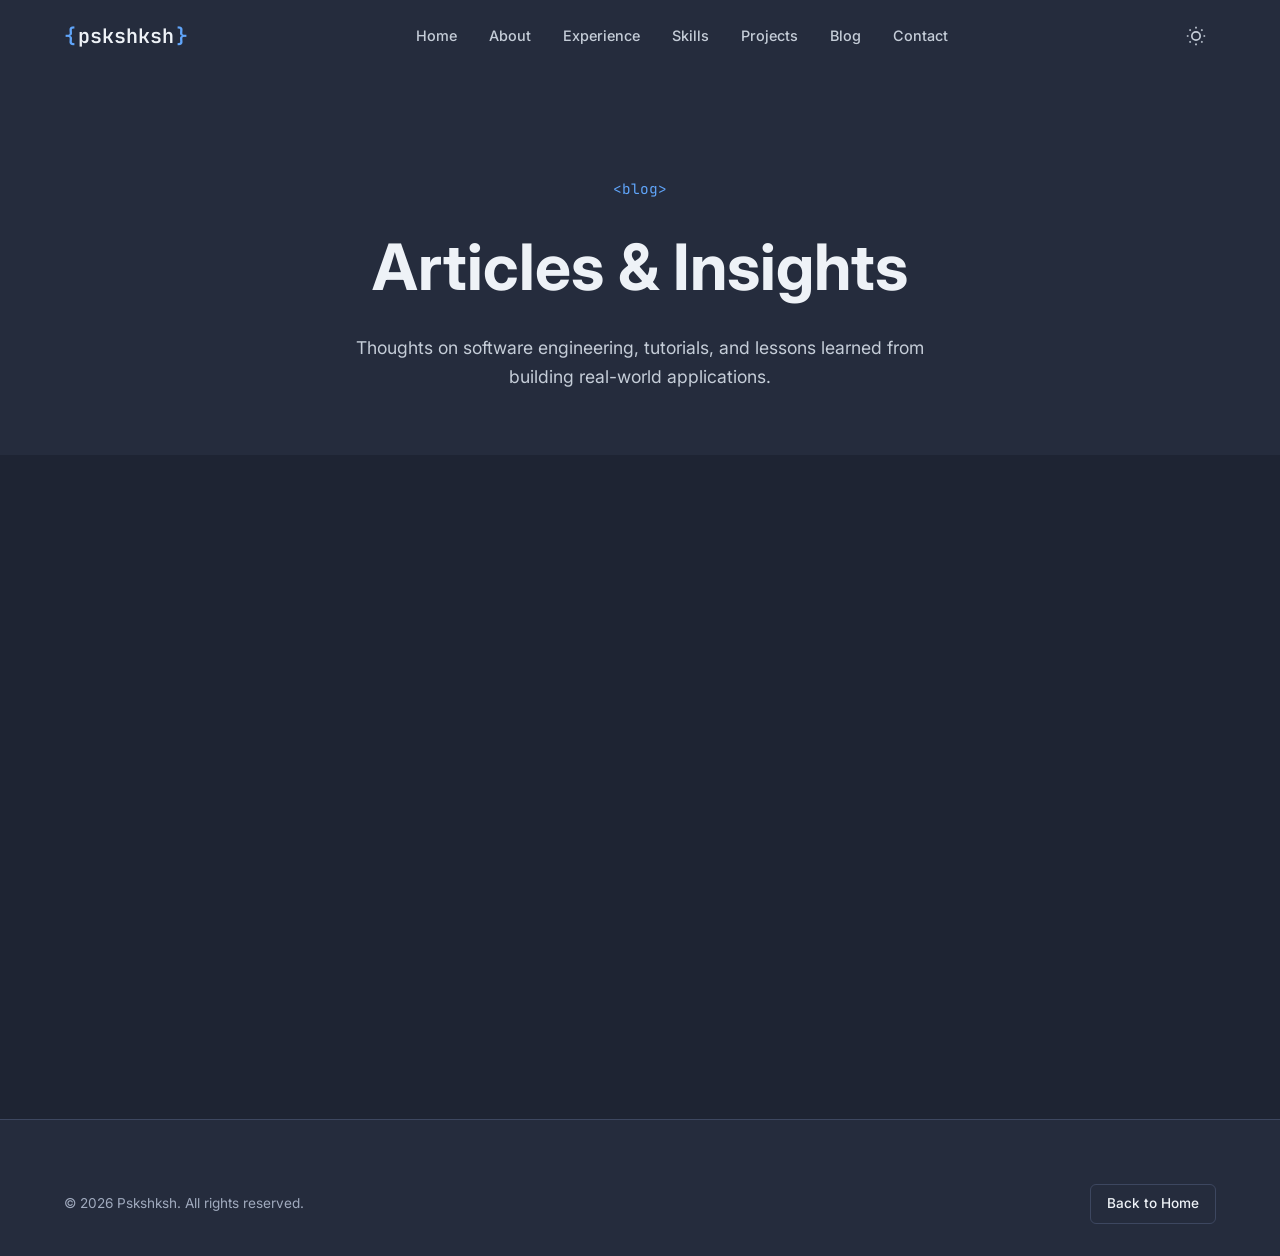
==== blog/index.html @ b220f621 "init personal website :rocket:" ====
<!DOCTYPE html>
<html lang="en">
<head>
    <meta charset="UTF-8">
    <meta name="viewport" content="width=device-width, initial-scale=1.0">
    <meta name="description" content="Technical articles, tutorials, and insights on software engineering">
    <title>Blog | Pskshksh - Software Engineer</title>

    <link rel="stylesheet" href="../css/style.css">
    <link rel="stylesheet" href="../css/animations.css">
    <link rel="preconnect" href="https://fonts.googleapis.com">
    <link rel="preconnect" href="https://fonts.gstatic.com" crossorigin>
    <link href="https://fonts.googleapis.com/css2?family=JetBrains+Mono:wght@400;500;600;700&family=Inter:wght@300;400;500;600;700&display=swap" rel="stylesheet">
    <link rel="icon" type="image/svg+xml" href="../assets/favicon.svg">

    <style>
        .blog-hero {
            padding: calc(80px + var(--space-4xl)) 0 var(--space-3xl);
            background: var(--bg-secondary);
            text-align: center;
        }

        .blog-hero h1 {
            font-size: clamp(2.5rem, 6vw, 4rem);
            margin-bottom: var(--space-md);
        }

        .blog-hero p {
            font-size: 1.1rem;
            color: var(--text-secondary);
            max-width: 600px;
            margin: 0 auto;
        }

        .blog-list {
            padding: var(--space-3xl) 0;
        }

        .blog-list-grid {
            display: grid;
            grid-template-columns: repeat(auto-fill, minmax(350px, 1fr));
            gap: var(--space-xl);
        }

        .blog-card-full {
            background: var(--bg-card);
            border-radius: var(--radius-lg);
            overflow: hidden;
            border: 1px solid var(--border-color);
            transition: var(--transition-base);
        }

        .blog-card-full:hover {
            border-color: var(--accent-primary);
            transform: translateY(-5px);
            box-shadow: var(--shadow-lg);
        }

        .blog-card-full .blog-image {
            aspect-ratio: 16/9;
            background: var(--bg-tertiary);
            display: flex;
            align-items: center;
            justify-content: center;
            color: var(--text-muted);
        }

        .blog-card-full .blog-image svg {
            width: 64px;
            height: 64px;
        }

        .blog-card-full .blog-content {
            padding: var(--space-xl);
        }

        .blog-tags {
            display: flex;
            flex-wrap: wrap;
            gap: var(--space-sm);
            margin-bottom: var(--space-md);
        }

        .blog-tags span {
            padding: 0.25rem 0.75rem;
            font-size: 0.75rem;
            font-family: var(--font-mono);
            background: var(--bg-tertiary);
            color: var(--accent-primary);
            border-radius: var(--radius-full);
        }

        .blog-card-full .blog-title {
            font-size: 1.25rem;
            margin-bottom: var(--space-sm);
            line-height: 1.4;
        }

        .blog-card-full .blog-title a:hover {
            color: var(--accent-primary);
        }

        .blog-card-full .blog-excerpt {
            color: var(--text-secondary);
            line-height: 1.7;
            margin-bottom: var(--space-lg);
        }

        .blog-footer {
            display: flex;
            justify-content: space-between;
            align-items: center;
            padding-top: var(--space-md);
            border-top: 1px solid var(--border-color);
        }

        .blog-date {
            font-size: 0.85rem;
            color: var(--text-muted);
        }

        .read-time {
            font-size: 0.85rem;
            color: var(--text-muted);
            display: flex;
            align-items: center;
            gap: var(--space-xs);
        }

        .read-time svg {
            width: 14px;
            height: 14px;
        }

        @media (max-width: 400px) {
            .blog-list-grid {
                grid-template-columns: 1fr;
            }
        }
    </style>
</head>
<body>
    <!-- Navigation -->
    <nav class="navbar scrolled">
        <div class="nav-container">
            <a href="../index.html" class="nav-logo">
                <span class="logo-bracket">{</span>
                <span class="logo-text">pskshksh</span>
                <span class="logo-bracket">}</span>
            </a>

            <button class="nav-toggle" aria-label="Toggle navigation">
                <span class="hamburger"></span>
            </button>

            <ul class="nav-menu">
                <li><a href="../index.html#home" class="nav-link">Home</a></li>
                <li><a href="../index.html#about" class="nav-link">About</a></li>
                <li><a href="../index.html#experience" class="nav-link">Experience</a></li>
                <li><a href="../index.html#skills" class="nav-link">Skills</a></li>
                <li><a href="../index.html#projects" class="nav-link">Projects</a></li>
                <li><a href="../index.html#blog" class="nav-link active">Blog</a></li>
                <li><a href="../index.html#contact" class="nav-link">Contact</a></li>
            </ul>

            <div class="nav-actions">
                <button class="theme-toggle" aria-label="Toggle theme">
                    <svg class="sun-icon" viewBox="0 0 24 24" fill="none" stroke="currentColor" stroke-width="2">
                        <circle cx="12" cy="12" r="5"></circle>
                        <path d="M12 1v2M12 21v2M4.22 4.22l1.42 1.42M18.36 18.36l1.42 1.42M1 12h2M21 12h2M4.22 19.78l1.42-1.42M18.36 5.64l1.42-1.42"></path>
                    </svg>
                    <svg class="moon-icon" viewBox="0 0 24 24" fill="none" stroke="currentColor" stroke-width="2">
                        <path d="M21 12.79A9 9 0 1 1 11.21 3 7 7 0 0 0 21 12.79z"></path>
                    </svg>
                </button>
            </div>
        </div>
    </nav>

    <!-- Blog Hero -->
    <section class="blog-hero">
        <div class="container">
            <span class="section-tag">&lt;blog&gt;</span>
            <h1>Articles & Insights</h1>
            <p>Thoughts on software engineering, tutorials, and lessons learned from building real-world applications.</p>
        </div>
    </section>

    <!-- Blog List -->
    <section class="blog-list">
        <div class="container">
            <div class="blog-list-grid">
                <!-- Article 1 -->
                <article class="blog-card-full fade-in">
                    <div class="blog-image">
                        <svg viewBox="0 0 24 24" fill="none" stroke="currentColor" stroke-width="1.5">
                            <path d="M14 2H6a2 2 0 0 0-2 2v16a2 2 0 0 0 2 2h12a2 2 0 0 0 2-2V8z"></path>
                            <polyline points="14 2 14 8 20 8"></polyline>
                            <line x1="16" y1="13" x2="8" y2="13"></line>
                            <line x1="16" y1="17" x2="8" y2="17"></line>
                        </svg>
                    </div>
                    <div class="blog-content">
                        <div class="blog-tags">
                            <span>Tutorial</span>
                            <span>Web Dev</span>
                        </div>
                        <h2 class="blog-title">
                            <a href="article-1.html">Getting Started with Modern Web Development</a>
                        </h2>
                        <p class="blog-excerpt">
                            A comprehensive guide to starting your journey in web development
                            with the latest tools, frameworks, and best practices for 2026.
                        </p>
                        <div class="blog-footer">
                            <span class="blog-date">January 2, 2026</span>
                            <span class="read-time">
                                <svg viewBox="0 0 24 24" fill="none" stroke="currentColor" stroke-width="2">
                                    <circle cx="12" cy="12" r="10"></circle>
                                    <polyline points="12 6 12 12 16 14"></polyline>
                                </svg>
                                5 min read
                            </span>
                        </div>
                    </div>
                </article>

                <!-- Article 2 -->
                <article class="blog-card-full fade-in">
                    <div class="blog-image">
                        <svg viewBox="0 0 24 24" fill="none" stroke="currentColor" stroke-width="1.5">
                            <path d="M14 2H6a2 2 0 0 0-2 2v16a2 2 0 0 0 2 2h12a2 2 0 0 0 2-2V8z"></path>
                            <polyline points="14 2 14 8 20 8"></polyline>
                            <line x1="16" y1="13" x2="8" y2="13"></line>
                            <line x1="16" y1="17" x2="8" y2="17"></line>
                        </svg>
                    </div>
                    <div class="blog-content">
                        <div class="blog-tags">
                            <span>Architecture</span>
                            <span>Backend</span>
                        </div>
                        <h2 class="blog-title">
                            <a href="article-2.html">Building Scalable Applications</a>
                        </h2>
                        <p class="blog-excerpt">
                            Learn the principles and patterns for building applications
                            that can handle growth and scale effectively in production.
                        </p>
                        <div class="blog-footer">
                            <span class="blog-date">December 28, 2025</span>
                            <span class="read-time">
                                <svg viewBox="0 0 24 24" fill="none" stroke="currentColor" stroke-width="2">
                                    <circle cx="12" cy="12" r="10"></circle>
                                    <polyline points="12 6 12 12 16 14"></polyline>
                                </svg>
                                8 min read
                            </span>
                        </div>
                    </div>
                </article>

                <!-- Article 3 -->
                <article class="blog-card-full fade-in">
                    <div class="blog-image">
                        <svg viewBox="0 0 24 24" fill="none" stroke="currentColor" stroke-width="1.5">
                            <path d="M14 2H6a2 2 0 0 0-2 2v16a2 2 0 0 0 2 2h12a2 2 0 0 0 2-2V8z"></path>
                            <polyline points="14 2 14 8 20 8"></polyline>
                            <line x1="16" y1="13" x2="8" y2="13"></line>
                            <line x1="16" y1="17" x2="8" y2="17"></line>
                        </svg>
                    </div>
                    <div class="blog-content">
                        <div class="blog-tags">
                            <span>Productivity</span>
                            <span>Tips</span>
                        </div>
                        <h2 class="blog-title">
                            <a href="article-3.html">Developer Productivity Hacks</a>
                        </h2>
                        <p class="blog-excerpt">
                            Discover tools, techniques, and workflows that can help you
                            become a more productive developer and ship better code faster.
                        </p>
                        <div class="blog-footer">
                            <span class="blog-date">December 20, 2025</span>
                            <span class="read-time">
                                <svg viewBox="0 0 24 24" fill="none" stroke="currentColor" stroke-width="2">
                                    <circle cx="12" cy="12" r="10"></circle>
                                    <polyline points="12 6 12 12 16 14"></polyline>
                                </svg>
                                6 min read
                            </span>
                        </div>
                    </div>
                </article>
            </div>
        </div>
    </section>

    <!-- Footer -->
    <footer class="footer">
        <div class="container">
            <div class="footer-bottom" style="border-top: none; padding-top: 0;">
                <p>&copy; <span id="current-year">2026</span> Pskshksh. All rights reserved.</p>
                <a href="../index.html" class="btn btn-outline" style="padding: 0.5rem 1rem; font-size: 0.85rem;">
                    Back to Home
                </a>
            </div>
        </div>
    </footer>

    <script src="../js/main.js"></script>
</body>
</html>
---- css/style.css ----
/* ============================================
   CSS Variables - Professional Light Gray & Blue Color Scheme
   ============================================ */
:root {
    /* Gray Scale - Much Lighter, Professional Tones */
    --gray-950: #1a1f2e;
    --gray-900: #1e2433;
    --gray-850: #252c3d;
    --gray-800: #2d3548;
    --gray-700: #3d4760;
    --gray-600: #5a6580;
    --gray-500: #7a869e;
    --gray-400: #a0aabe;
    --gray-300: #c5cdd8;
    --gray-200: #dde3eb;
    --gray-100: #eef2f7;
    --gray-50: #f7f9fc;

    /* Blue Accent Scale - Softer Professional Blues */
    --blue-700: #2563eb;
    --blue-600: #3b82f6;
    --blue-500: #60a5fa;
    --blue-400: #7cb8fc;
    --blue-300: #a5cbfd;
    --blue-200: #c9ddfe;
    --blue-100: #e0edff;
    --blue-glow: rgba(96, 165, 250, 0.3);

    /* Semantic Colors */
    --bg-primary: var(--gray-900);
    --bg-secondary: var(--gray-850);
    --bg-tertiary: var(--gray-800);
    --bg-card: var(--gray-850);
    --bg-elevated: var(--gray-800);

    --text-primary: var(--gray-100);
    --text-secondary: var(--gray-300);
    --text-muted: var(--gray-400);

    --accent-primary: var(--blue-500);
    --accent-secondary: var(--blue-400);
    --accent-muted: var(--blue-600);
    --accent-gradient: linear-gradient(135deg, var(--blue-500), var(--blue-300));

    --border-color: var(--gray-700);
    --border-hover: var(--gray-600);
    --border-accent: var(--blue-500);

    /* Code Colors - Blue-Gray Theme */
    --code-bg: var(--gray-950);
    --code-keyword: var(--blue-400);
    --code-string: var(--blue-200);
    --code-variable: var(--gray-200);
    --code-property: var(--blue-300);
    --code-function: var(--blue-400);
    --code-comment: var(--gray-500);

    /* Shadows - Ultra Soft, Professional */
    --shadow-xs: 0 1px 2px rgba(0, 0, 0, 0.08);
    --shadow-sm: 0 2px 8px rgba(0, 0, 0, 0.1), 0 1px 2px rgba(0, 0, 0, 0.06);
    --shadow-md: 0 4px 20px rgba(0, 0, 0, 0.12), 0 2px 8px rgba(0, 0, 0, 0.08);
    --shadow-lg: 0 12px 48px rgba(0, 0, 0, 0.15), 0 4px 16px rgba(0, 0, 0, 0.1);
    --shadow-xl: 0 20px 60px rgba(0, 0, 0, 0.18), 0 8px 24px rgba(0, 0, 0, 0.12);
    --shadow-glow: 0 0 50px rgba(59, 130, 246, 0.25);
    --shadow-card: 0 4px 24px rgba(0, 0, 0, 0.1), 0 2px 8px rgba(0, 0, 0, 0.06);
    --shadow-soft: 0 8px 32px rgba(0, 0, 0, 0.08);

    /* Typography */
    --font-sans: 'Inter', -apple-system, BlinkMacSystemFont, 'Segoe UI', sans-serif;
    --font-mono: 'JetBrains Mono', 'Fira Code', 'Consolas', monospace;

    /* Spacing */
    --space-xs: 0.25rem;
    --space-sm: 0.5rem;
    --space-md: 1rem;
    --space-lg: 1.5rem;
    --space-xl: 2rem;
    --space-2xl: 3rem;
    --space-3xl: 4rem;
    --space-4xl: 6rem;

    /* Transitions */
    --transition-fast: 150ms ease;
    --transition-base: 250ms ease;
    --transition-slow: 400ms ease;

    /* Border Radius */
    --radius-sm: 4px;
    --radius-md: 6px;
    --radius-lg: 10px;
    --radius-xl: 14px;
    --radius-full: 9999px;

    /* Container */
    --container-max: 1200px;
    --container-padding: 1.5rem;
}

/* ============================================
   Reset & Base Styles
   ============================================ */
*, *::before, *::after {
    box-sizing: border-box;
    margin: 0;
    padding: 0;
}

html {
    scroll-behavior: smooth;
    scroll-padding-top: 80px;
}

body {
    font-family: var(--font-sans);
    font-size: 16px;
    line-height: 1.6;
    color: var(--text-primary);
    background-color: var(--bg-primary);
    overflow-x: hidden;
    -webkit-font-smoothing: antialiased;
    -moz-osx-font-smoothing: grayscale;
}

a {
    color: inherit;
    text-decoration: none;
}

img {
    max-width: 100%;
    height: auto;
    display: block;
}

button {
    font-family: inherit;
    cursor: pointer;
    border: none;
    background: none;
}

ul, ol {
    list-style: none;
}

input, textarea {
    font-family: inherit;
    font-size: inherit;
}

::selection {
    background-color: var(--accent-primary);
    color: white;
}

/* ============================================
   Custom Scrollbar
   ============================================ */
::-webkit-scrollbar {
    width: 8px;
}

::-webkit-scrollbar-track {
    background: var(--bg-secondary);
}

::-webkit-scrollbar-thumb {
    background: var(--accent-primary);
    border-radius: var(--radius-full);
}

::-webkit-scrollbar-thumb:hover {
    background: var(--accent-secondary);
}

/* ============================================
   Cursor Follower
   ============================================ */
.cursor-follower {
    position: fixed;
    width: 20px;
    height: 20px;
    background: var(--accent-gradient);
    border-radius: 50%;
    pointer-events: none;
    z-index: 9999;
    opacity: 0;
    transform: translate(-50%, -50%);
    transition: transform 0.15s ease, opacity 0.3s ease, width 0.3s ease, height 0.3s ease;
    mix-blend-mode: difference;
}

.cursor-follower.visible {
    opacity: 0.5;
}

.cursor-follower.hover {
    width: 40px;
    height: 40px;
    opacity: 0.3;
}

@media (max-width: 768px) {
    .cursor-follower {
        display: none;
    }
}

/* ============================================
   Container
   ============================================ */
.container {
    width: 100%;
    max-width: var(--container-max);
    margin: 0 auto;
    padding: 0 var(--container-padding);
}

/* ============================================
   Navigation
   ============================================ */
.navbar {
    position: fixed;
    top: 0;
    left: 0;
    right: 0;
    z-index: 1000;
    padding: var(--space-md) 0;
    background: transparent;
    transition: var(--transition-base);
}

.navbar.scrolled {
    background: rgba(13, 17, 23, 0.95);
    backdrop-filter: blur(20px);
    border-bottom: 1px solid var(--border-color);
}

.nav-container {
    max-width: var(--container-max);
    margin: 0 auto;
    padding: 0 var(--container-padding);
    display: flex;
    align-items: center;
    justify-content: space-between;
}

.nav-logo {
    font-family: var(--font-mono);
    font-size: 1.25rem;
    font-weight: 600;
    display: flex;
    align-items: center;
    gap: 2px;
}

.logo-bracket {
    color: var(--accent-primary);
}

.logo-text {
    color: var(--text-primary);
}

.nav-menu {
    display: flex;
    align-items: center;
    gap: var(--space-xl);
}

.nav-link {
    font-size: 0.9rem;
    font-weight: 500;
    color: var(--text-secondary);
    position: relative;
    transition: var(--transition-fast);
}

.nav-link:hover,
.nav-link.active {
    color: var(--text-primary);
}

.nav-link::after {
    content: '';
    position: absolute;
    bottom: -4px;
    left: 0;
    width: 0;
    height: 2px;
    background: var(--accent-gradient);
    transition: var(--transition-base);
}

.nav-link:hover::after,
.nav-link.active::after {
    width: 100%;
}

.nav-actions {
    display: flex;
    align-items: center;
    gap: var(--space-md);
}

.theme-toggle {
    width: 40px;
    height: 40px;
    display: flex;
    align-items: center;
    justify-content: center;
    border-radius: var(--radius-md);
    color: var(--text-secondary);
    transition: var(--transition-fast);
}

.theme-toggle:hover {
    background: var(--bg-tertiary);
    color: var(--text-primary);
}

.theme-toggle svg {
    width: 20px;
    height: 20px;
}

.sun-icon {
    display: none;
}

[data-theme="light"] .sun-icon {
    display: block;
}

[data-theme="light"] .moon-icon {
    display: none;
}

/* Mobile Navigation */
.nav-toggle {
    display: none;
    width: 40px;
    height: 40px;
    position: relative;
    z-index: 1001;
}

.hamburger {
    width: 24px;
    height: 2px;
    background: var(--text-primary);
    position: relative;
    transition: var(--transition-fast);
}

.hamburger::before,
.hamburger::after {
    content: '';
    position: absolute;
    width: 24px;
    height: 2px;
    background: var(--text-primary);
    transition: var(--transition-fast);
}

.hamburger::before {
    top: -8px;
}

.hamburger::after {
    bottom: -8px;
}

.nav-toggle.active .hamburger {
    background: transparent;
}

.nav-toggle.active .hamburger::before {
    top: 0;
    transform: rotate(45deg);
}

.nav-toggle.active .hamburger::after {
    bottom: 0;
    transform: rotate(-45deg);
}

@media (max-width: 900px) {
    .nav-toggle {
        display: flex;
        align-items: center;
        justify-content: center;
    }

    .nav-menu {
        position: fixed;
        top: 0;
        right: -100%;
        width: 280px;
        height: 100vh;
        background: var(--bg-secondary);
        flex-direction: column;
        justify-content: center;
        gap: var(--space-xl);
        transition: var(--transition-slow);
        border-left: 1px solid var(--border-color);
    }

    .nav-menu.active {
        right: 0;
    }

    .nav-link {
        font-size: 1.1rem;
    }

    .nav-actions .btn-download {
        display: none;
    }
}

/* ============================================
   Buttons
   ============================================ */
.btn {
    display: inline-flex;
    align-items: center;
    justify-content: center;
    gap: var(--space-sm);
    padding: 0.75rem 1.5rem;
    font-size: 0.9rem;
    font-weight: 500;
    border-radius: var(--radius-md);
    transition: var(--transition-base);
    white-space: nowrap;
}

.btn svg {
    width: 18px;
    height: 18px;
}

.btn-primary {
    background: var(--accent-gradient);
    color: white;
    box-shadow: var(--shadow-sm);
}

.btn-primary:hover {
    transform: translateY(-2px);
    box-shadow: var(--shadow-glow);
}

.btn-secondary {
    background: var(--bg-tertiary);
    color: var(--text-primary);
    border: 1px solid var(--border-color);
}

.btn-secondary:hover {
    background: var(--bg-card);
    border-color: var(--border-hover);
}

.btn-outline {
    background: transparent;
    color: var(--text-primary);
    border: 1px solid var(--border-color);
}

.btn-outline:hover {
    background: var(--bg-tertiary);
    border-color: var(--accent-primary);
}

.btn-download {
    padding: 0.6rem 1.2rem;
    font-size: 0.85rem;
}

/* ============================================
   Hero Section
   ============================================ */
.hero {
    min-height: 100vh;
    display: flex;
    align-items: center;
    justify-content: center;
    position: relative;
    overflow: hidden;
    padding-top: 80px;
}

.hero-bg {
    position: absolute;
    inset: 0;
    z-index: 0;
}

.grid-pattern {
    position: absolute;
    inset: 0;
    background-image:
        radial-gradient(circle at 1px 1px, rgba(96, 165, 250, 0.15) 1px, transparent 0),
        linear-gradient(rgba(96, 165, 250, 0.03) 1px, transparent 1px),
        linear-gradient(90deg, rgba(96, 165, 250, 0.03) 1px, transparent 1px);
    background-size: 24px 24px, 60px 60px, 60px 60px;
    mask-image: radial-gradient(ellipse at center, black 0%, transparent 70%);
}

.gradient-orb {
    position: absolute;
    border-radius: 50%;
    filter: blur(100px);
    opacity: 0.5;
}

.gradient-orb-1 {
    width: 600px;
    height: 600px;
    background: var(--accent-primary);
    top: -200px;
    right: -200px;
    opacity: 0.15;
}

.gradient-orb-2 {
    width: 400px;
    height: 400px;
    background: var(--accent-secondary);
    bottom: -100px;
    left: -100px;
    opacity: 0.1;
}

.hero-content {
    position: relative;
    z-index: 1;
    width: 100%;
    max-width: var(--container-max);
    margin: 0 auto;
    padding: 0 var(--container-padding);
    display: grid;
    grid-template-columns: 1fr 1fr;
    gap: var(--space-4xl);
    align-items: center;
}

.hero-text {
    max-width: 600px;
}

.hero-greeting {
    display: flex;
    align-items: center;
    gap: var(--space-md);
    margin-bottom: var(--space-lg);
}

.hero-greeting .line {
    width: 40px;
    height: 2px;
    background: var(--accent-gradient);
}

.greeting-text {
    font-family: var(--font-mono);
    font-size: 0.9rem;
    color: var(--accent-primary);
    letter-spacing: 0.1em;
    text-transform: uppercase;
}

.hero-name {
    font-size: clamp(2.5rem, 8vw, 4.5rem);
    font-weight: 700;
    line-height: 1.1;
    margin-bottom: var(--space-md);
    background: linear-gradient(135deg, var(--text-primary), var(--text-secondary));
    -webkit-background-clip: text;
    -webkit-text-fill-color: transparent;
    background-clip: text;
}

.hero-title {
    display: flex;
    flex-wrap: wrap;
    align-items: center;
    gap: var(--space-sm);
    font-size: 1.25rem;
    color: var(--text-secondary);
    margin-bottom: var(--space-xl);
}

.title-static {
    color: var(--text-primary);
    font-weight: 600;
}

.title-dynamic {
    font-family: var(--font-mono);
    color: var(--accent-primary);
}

.typing-cursor {
    animation: blink 1s infinite;
}

@keyframes blink {
    0%, 50% { opacity: 1; }
    51%, 100% { opacity: 0; }
}

.hero-description {
    font-size: 1.1rem;
    color: var(--text-secondary);
    line-height: 1.8;
    margin-bottom: var(--space-xl);
}

.hero-cta {
    display: flex;
    flex-wrap: wrap;
    gap: var(--space-md);
    margin-bottom: var(--space-2xl);
}

.hero-social {
    display: flex;
    gap: var(--space-md);
}

.social-link {
    width: 44px;
    height: 44px;
    display: flex;
    align-items: center;
    justify-content: center;
    border-radius: var(--radius-md);
    background: var(--bg-tertiary);
    color: var(--text-secondary);
    border: 1px solid var(--border-color);
    transition: var(--transition-base);
}

.social-link:hover {
    background: var(--accent-primary);
    color: white;
    border-color: var(--accent-primary);
    transform: translateY(-3px);
}

.social-link svg {
    width: 20px;
    height: 20px;
}

/* Code Window */
.hero-visual {
    display: flex;
    justify-content: center;
    align-items: center;
}

.code-window {
    width: 100%;
    max-width: 480px;
    background: var(--code-bg);
    border-radius: var(--radius-lg);
    box-shadow: var(--shadow-lg);
    overflow: hidden;
    border: 1px solid var(--border-color);
}

.window-header {
    display: flex;
    align-items: center;
    gap: var(--space-md);
    padding: var(--space-md) var(--space-lg);
    background: rgba(0, 0, 0, 0.3);
    border-bottom: 1px solid var(--border-color);
}

.window-dots {
    display: flex;
    gap: 8px;
}

.dot {
    width: 12px;
    height: 12px;
    border-radius: 50%;
}

.dot.red { background: #ff5f57; }
.dot.yellow { background: #febc2e; }
.dot.green { background: #28c840; }

.window-title {
    font-family: var(--font-mono);
    font-size: 0.8rem;
    color: var(--text-muted);
}

.window-content {
    padding: var(--space-lg);
    overflow-x: auto;
}

.window-content pre {
    margin: 0;
}

.window-content code {
    font-family: var(--font-mono);
    font-size: 0.85rem;
    line-height: 1.8;
    color: var(--text-secondary);
}

.code-keyword { color: var(--code-keyword); }
.code-string { color: var(--code-string); }
.code-variable { color: var(--code-variable); }
.code-property { color: var(--code-property); }
.code-function { color: var(--code-function); }

/* Scroll Indicator */
.scroll-indicator {
    position: absolute;
    bottom: var(--space-2xl);
    left: 50%;
    transform: translateX(-50%);
    display: flex;
    flex-direction: column;
    align-items: center;
    gap: var(--space-sm);
    color: var(--text-muted);
    font-size: 0.8rem;
}

.scroll-arrow {
    animation: bounce 2s infinite;
}

.scroll-arrow svg {
    width: 24px;
    height: 24px;
}

@keyframes bounce {
    0%, 20%, 50%, 80%, 100% { transform: translateY(0); }
    40% { transform: translateY(10px); }
    60% { transform: translateY(5px); }
}

@media (max-width: 900px) {
    .hero-content {
        grid-template-columns: 1fr;
        text-align: center;
    }

    .hero-text {
        max-width: 100%;
    }

    .hero-greeting {
        justify-content: center;
    }

    .hero-title {
        justify-content: center;
    }

    .hero-cta {
        justify-content: center;
    }

    .hero-social {
        justify-content: center;
    }

    .hero-visual {
        display: none;
    }
}

/* ============================================
   Section Common Styles
   ============================================ */
.section {
    padding: var(--space-4xl) 0;
    position: relative;
}

/* Dot pattern for alternating sections */
.section:nth-child(even)::before {
    content: '';
    position: absolute;
    inset: 0;
    background-image: radial-gradient(circle at 1px 1px, rgba(96, 165, 250, 0.08) 1px, transparent 0);
    background-size: 32px 32px;
    pointer-events: none;
    z-index: 0;
}

.section:nth-child(odd)::after {
    content: '';
    position: absolute;
    top: 0;
    left: 0;
    right: 0;
    height: 1px;
    background: linear-gradient(90deg, transparent, var(--border-color) 20%, var(--border-color) 80%, transparent);
}

.section > .container {
    position: relative;
    z-index: 1;
}

.section-header {
    text-align: center;
    margin-bottom: var(--space-3xl);
}

.section-tag {
    display: inline-block;
    font-family: var(--font-mono);
    font-size: 0.9rem;
    color: var(--accent-primary);
    margin-bottom: var(--space-md);
}

.section-tag-close {
    display: block;
    text-align: center;
    margin-top: var(--space-3xl);
    color: var(--text-muted);
}

.section-title {
    font-size: clamp(2rem, 5vw, 3rem);
    font-weight: 700;
    margin-bottom: var(--space-sm);
}

.section-subtitle {
    font-size: 1.1rem;
    color: var(--text-secondary);
}

/* ============================================
   About Section
   ============================================ */
.about {
    background: var(--bg-secondary);
}

.about-content {
    display: grid;
    grid-template-columns: 1fr 1.5fr;
    gap: var(--space-4xl);
    align-items: center;
}

.about-image {
    position: relative;
}

.image-frame {
    position: relative;
    border-radius: var(--radius-lg);
    overflow: hidden;
    aspect-ratio: 4/5;
    background: var(--bg-tertiary);
    border: 1px solid var(--border-color);
}

.profile-photo {
    width: 100%;
    height: 100%;
    object-fit: cover;
    border-radius: var(--radius-lg);
}

.image-placeholder {
    width: 100%;
    height: 100%;
    display: flex;
    flex-direction: column;
    align-items: center;
    justify-content: center;
    gap: var(--space-md);
    color: var(--text-muted);
}

.image-placeholder svg {
    width: 80px;
    height: 80px;
}

.image-decoration {
    position: absolute;
    top: var(--space-xl);
    left: var(--space-xl);
    right: calc(-1 * var(--space-xl));
    bottom: calc(-1 * var(--space-xl));
    border: 2px solid var(--accent-primary);
    border-radius: var(--radius-lg);
    z-index: -1;
    opacity: 0.3;
}

.about-text h3 {
    font-size: 1.5rem;
    margin-bottom: var(--space-xl);
    line-height: 1.5;
}

.about-text .highlight {
    color: var(--accent-primary);
}

.about-text p {
    color: var(--text-secondary);
    margin-bottom: var(--space-lg);
    line-height: 1.8;
}

.about-quote {
    font-style: italic;
    color: var(--text-secondary);
    padding: var(--space-lg);
    margin: var(--space-xl) 0;
    border-left: 3px solid var(--accent-primary);
    background: var(--bg-tertiary);
    border-radius: 0 var(--radius-md) var(--radius-md) 0;
    font-size: 0.95rem;
    line-height: 1.6;
}

.about-stats {
    display: grid;
    grid-template-columns: repeat(3, 1fr);
    gap: var(--space-xl);
    margin: var(--space-2xl) 0;
    padding: var(--space-xl) 0;
    border-top: 1px solid var(--border-color);
    border-bottom: 1px solid var(--border-color);
}

.stat {
    text-align: center;
}

.stat-number {
    display: block;
    font-size: 2.5rem;
    font-weight: 700;
    color: var(--accent-primary);
    line-height: 1;
    margin-bottom: var(--space-xs);
}

.stat-number::after {
    content: '+';
}

.stat-label {
    font-size: 0.85rem;
    color: var(--text-muted);
}

.about-cta {
    display: flex;
    gap: var(--space-md);
}

/* ============================================
   Education Section
   ============================================ */
.education {
    background: var(--bg-primary);
}

.education-timeline {
    display: flex;
    flex-direction: column;
    gap: var(--space-xl);
    max-width: 800px;
    margin: 0 auto;
}

.education-item {
    display: flex;
    gap: var(--space-xl);
    background: var(--bg-card);
    padding: var(--space-xl);
    border-radius: var(--radius-lg);
    border: 1px solid var(--border-color);
    transition: var(--transition-base);
    box-shadow: var(--shadow-soft);
}

.education-item:hover {
    border-color: var(--accent-primary);
    box-shadow: var(--shadow-lg);
}

.education-item .education-icon {
    flex-shrink: 0;
    width: 56px;
    height: 56px;
    display: flex;
    align-items: center;
    justify-content: center;
    background: var(--accent-gradient);
    border-radius: var(--radius-md);
}

.education-item .education-icon svg {
    width: 28px;
    height: 28px;
    color: white;
}

.education-content h3 {
    font-size: 1.15rem;
    margin-bottom: var(--space-xs);
    color: var(--text-primary);
}

.education-content .education-school {
    display: block;
    color: var(--accent-primary);
    font-weight: 500;
    margin-bottom: var(--space-xs);
}

.education-content .education-location {
    display: block;
    color: var(--text-secondary);
    font-size: 0.9rem;
    margin-bottom: var(--space-xs);
}

.education-content .education-year {
    display: inline-block;
    font-family: var(--font-mono);
    font-size: 0.8rem;
    color: var(--text-muted);
    margin-bottom: var(--space-sm);
}

.education-content p {
    color: var(--text-secondary);
    font-size: 0.9rem;
    line-height: 1.6;
}

@media (max-width: 600px) {
    .education-item {
        flex-direction: column;
        gap: var(--space-md);
    }
}

@media (max-width: 900px) {
    .about-content {
        grid-template-columns: 1fr;
        gap: var(--space-2xl);
    }

    .about-image {
        max-width: 300px;
        margin: 0 auto;
    }

    .about-stats {
        grid-template-columns: repeat(3, 1fr);
    }

    .about-cta {
        justify-content: center;
        flex-wrap: wrap;
    }
}

/* ============================================
   Experience Section
   ============================================ */
.timeline {
    position: relative;
    max-width: 800px;
    margin: 0 auto;
}

.timeline::before {
    content: '';
    position: absolute;
    left: 0;
    top: 0;
    bottom: 0;
    width: 3px;
    background: linear-gradient(to bottom, var(--accent-primary), var(--border-color) 50%, var(--accent-primary));
    border-radius: 2px;
}

.timeline-item {
    position: relative;
    padding-left: calc(var(--space-2xl) + 24px);
    padding-bottom: var(--space-2xl);
}

.timeline-item:last-child {
    padding-bottom: 0;
}

.timeline-marker {
    position: absolute;
    left: -28px;
    top: 0;
    width: 56px;
    height: 56px;
    border-radius: var(--radius-lg);
    background: #ffffff;
    border: 2px solid var(--border-color);
    box-shadow: var(--shadow-soft);
    display: flex;
    align-items: center;
    justify-content: center;
    overflow: hidden;
}

.timeline-marker .company-logo {
    width: 85%;
    height: 85%;
    object-fit: contain;
    border-radius: 0;
    padding: 2px;
}

/* Education Timeline Markers with Icons */
.timeline-marker.education-marker {
    background: var(--accent-gradient);
    border-color: var(--accent-primary);
}

.timeline-marker.education-marker svg {
    width: 28px;
    height: 28px;
    stroke: white;
}

.timeline-content {
    background: var(--bg-card);
    border-radius: var(--radius-lg);
    padding: var(--space-xl);
    border: 1px solid var(--border-color);
    transition: var(--transition-base);
    box-shadow: var(--shadow-soft);
    position: relative;
    overflow: hidden;
}

.timeline-content::before {
    content: '';
    position: absolute;
    bottom: 0;
    left: 0;
    width: 120px;
    height: 80px;
    background-image: radial-gradient(circle at 1px 1px, rgba(96, 165, 250, 0.08) 1px, transparent 0);
    background-size: 16px 16px;
    opacity: 0;
    transition: opacity var(--transition-base);
    pointer-events: none;
}

.timeline-content:hover::before {
    opacity: 1;
}

.timeline-content:hover {
    border-color: var(--accent-primary);
    box-shadow: var(--shadow-lg);
}

.timeline-header {
    display: flex;
    flex-wrap: wrap;
    align-items: baseline;
    gap: var(--space-sm);
    margin-bottom: var(--space-xs);
}

.timeline-title {
    font-size: 1.25rem;
    font-weight: 600;
}

.timeline-company {
    color: var(--accent-primary);
    font-weight: 500;
}

.timeline-date {
    display: inline-block;
    font-family: var(--font-mono);
    font-size: 0.8rem;
    color: var(--text-muted);
    margin-bottom: var(--space-md);
}

.timeline-description {
    color: var(--text-secondary);
    margin-bottom: var(--space-md);
    line-height: 1.7;
}

.timeline-tags {
    display: flex;
    flex-wrap: wrap;
    gap: var(--space-sm);
}

.tag {
    padding: 0.25rem 0.75rem;
    font-size: 0.75rem;
    font-family: var(--font-mono);
    background: var(--bg-tertiary);
    color: var(--text-secondary);
    border-radius: var(--radius-full);
    border: 1px solid var(--border-color);
}

/* Education */
.education-section {
    margin-top: var(--space-3xl);
    max-width: 800px;
    margin-left: auto;
    margin-right: auto;
}

.subsection-title {
    display: flex;
    align-items: center;
    gap: var(--space-sm);
    font-size: 1.25rem;
    margin-bottom: var(--space-xl);
    color: var(--text-primary);
}

.subsection-title svg {
    width: 24px;
    height: 24px;
    color: var(--accent-primary);
}

.education-cards {
    display: grid;
    gap: var(--space-lg);
}

.education-card {
    display: flex;
    align-items: center;
    gap: var(--space-lg);
    background: var(--bg-card);
    padding: var(--space-xl);
    border-radius: var(--radius-lg);
    border: 1px solid var(--border-color);
    transition: var(--transition-base);
}

.education-card:hover {
    border-color: var(--accent-primary);
}

.education-icon {
    flex-shrink: 0;
    width: 56px;
    height: 56px;
    display: flex;
    align-items: center;
    justify-content: center;
    background: var(--accent-gradient);
    border-radius: var(--radius-md);
}

.education-icon svg {
    width: 28px;
    height: 28px;
    color: white;
}

.education-info h4 {
    font-size: 1.1rem;
    margin-bottom: var(--space-xs);
}

.education-school {
    display: block;
    color: var(--text-secondary);
    margin-bottom: var(--space-xs);
}

.education-year {
    font-family: var(--font-mono);
    font-size: 0.8rem;
    color: var(--text-muted);
}

@media (max-width: 600px) {
    .timeline::before {
        left: 6px;
    }

    .timeline-marker {
        left: 0;
    }

    .timeline-item {
        padding-left: var(--space-xl);
    }
}

/* ============================================
   Skills Section
   ============================================ */
.skills {
    background: var(--bg-secondary);
}

.skills-grid {
    display: grid;
    grid-template-columns: repeat(4, 1fr);
    gap: var(--space-lg);
}

@media (max-width: 1200px) {
    .skills-grid {
        grid-template-columns: repeat(2, 1fr);
    }
}

@media (max-width: 600px) {
    .skills-grid {
        grid-template-columns: 1fr;
    }
}

.skill-category {
    background: var(--bg-card);
    border-radius: var(--radius-lg);
    padding: var(--space-xl);
    border: 1px solid var(--border-color);
    transition: var(--transition-base);
    position: relative;
    overflow: hidden;
}

.skill-category::before {
    content: '';
    position: absolute;
    top: 0;
    right: 0;
    width: 100px;
    height: 100px;
    background-image: radial-gradient(circle at 1px 1px, rgba(96, 165, 250, 0.1) 1px, transparent 0);
    background-size: 12px 12px;
    opacity: 0;
    transition: opacity var(--transition-base);
}

.skill-category:hover::before {
    opacity: 1;
}

.skill-category:hover {
    border-color: var(--accent-primary);
    box-shadow: var(--shadow-md);
}

/* Blockchain category special styling */
.skill-category.blockchain-category {
    background: linear-gradient(135deg, var(--gray-850), var(--gray-800));
    border-color: var(--blue-600);
}

.skill-category.blockchain-category:hover {
    border-color: var(--blue-400);
    box-shadow: 0 0 30px rgba(59, 130, 246, 0.2);
}

.category-title {
    display: flex;
    align-items: center;
    gap: var(--space-sm);
    font-size: 1.1rem;
    margin-bottom: var(--space-lg);
}

.category-icon {
    width: 36px;
    height: 36px;
    display: flex;
    align-items: center;
    justify-content: center;
    background: var(--accent-gradient);
    border-radius: var(--radius-sm);
}

.category-icon svg {
    width: 20px;
    height: 20px;
    color: white;
}

.skill-items {
    display: grid;
    grid-template-columns: repeat(2, 1fr);
    gap: var(--space-sm);
}

.skill-item {
    display: flex;
    align-items: center;
    gap: var(--space-sm);
    padding: var(--space-sm);
    border-radius: var(--radius-md);
    transition: var(--transition-fast);
}

.skill-item:hover {
    background: var(--bg-tertiary);
}

.skill-icon {
    width: 32px;
    height: 32px;
    flex-shrink: 0;
}

.skill-icon img {
    width: 100%;
    height: 100%;
    object-fit: contain;
}

.skill-name {
    font-size: 0.9rem;
    color: var(--text-secondary);
}

@media (max-width: 900px) {
    .skills-grid {
        grid-template-columns: 1fr;
    }
}

@media (max-width: 500px) {
    .skill-items {
        grid-template-columns: 1fr;
    }
}

/* Values Section */
.values-section {
    margin-top: var(--space-3xl);
    max-width: 1000px;
    margin-left: auto;
    margin-right: auto;
}

.values-grid {
    display: grid;
    grid-template-columns: repeat(4, 1fr);
    gap: var(--space-lg);
}

.value-card {
    background: var(--bg-card);
    border-radius: var(--radius-lg);
    padding: var(--space-xl);
    border: 1px solid var(--border-color);
    text-align: center;
    transition: var(--transition-base);
    box-shadow: var(--shadow-soft);
}

.value-card:hover {
    border-color: var(--accent-primary);
    transform: translateY(-5px);
    box-shadow: var(--shadow-lg);
}

.value-icon {
    width: 48px;
    height: 48px;
    margin: 0 auto var(--space-md);
    display: flex;
    align-items: center;
    justify-content: center;
    background: var(--accent-gradient);
    border-radius: var(--radius-md);
}

.value-icon svg {
    width: 24px;
    height: 24px;
    color: white;
}

.value-card h4 {
    font-size: 1rem;
    margin-bottom: var(--space-sm);
    color: var(--text-primary);
}

.value-card p {
    font-size: 0.85rem;
    color: var(--text-secondary);
    line-height: 1.5;
}

@media (max-width: 900px) {
    .values-grid {
        grid-template-columns: repeat(2, 1fr);
    }
}

@media (max-width: 500px) {
    .values-grid {
        grid-template-columns: 1fr;
    }
}

/* ============================================
   Projects Section
   ============================================ */
.projects-grid {
    display: grid;
    grid-template-columns: repeat(auto-fit, minmax(340px, 1fr));
    gap: var(--space-xl);
}

.project-card {
    background: var(--bg-card);
    border-radius: var(--radius-lg);
    overflow: hidden;
    border: 1px solid var(--border-color);
    transition: var(--transition-base);
    box-shadow: var(--shadow-soft);
}

.project-card:hover {
    border-color: var(--accent-primary);
    transform: translateY(-8px);
    box-shadow: var(--shadow-xl);
}

.project-card.featured {
    grid-column: 1 / -1;
    display: grid;
    grid-template-columns: 1fr 1fr;
}

.project-image {
    aspect-ratio: 16/10;
    background: var(--bg-tertiary);
    position: relative;
    overflow: hidden;
}

.project-image img {
    width: 100%;
    height: 100%;
    object-fit: cover;
    transition: transform 0.4s ease;
}

.project-card:hover .project-image img {
    transform: scale(1.05);
}

/* Rust logo background for project */
.project-image.rust-logo-bg {
    display: flex;
    align-items: center;
    justify-content: center;
    background: linear-gradient(135deg, var(--gray-900), var(--gray-800));
}

.project-image.rust-logo-bg .rust-logo {
    width: 120px;
    height: 120px;
    opacity: 0.9;
    transition: transform 0.4s ease, opacity 0.4s ease;
}

.project-card:hover .project-image.rust-logo-bg .rust-logo {
    transform: scale(1.1) rotate(10deg);
    opacity: 1;
}

.project-card.featured .project-image {
    aspect-ratio: auto;
}

.project-placeholder {
    width: 100%;
    height: 100%;
    display: flex;
    flex-direction: column;
    align-items: center;
    justify-content: center;
    color: var(--text-muted);
}

.project-placeholder svg {
    width: 48px;
    height: 48px;
}

.project-content {
    padding: var(--space-xl);
}

.project-header {
    display: flex;
    justify-content: space-between;
    align-items: center;
    margin-bottom: var(--space-md);
}

.project-label {
    font-family: var(--font-mono);
    font-size: 0.75rem;
    color: var(--accent-primary);
    text-transform: uppercase;
    letter-spacing: 0.05em;
}

.project-links {
    display: flex;
    gap: var(--space-sm);
}

.project-link {
    width: 36px;
    height: 36px;
    display: flex;
    align-items: center;
    justify-content: center;
    border-radius: var(--radius-sm);
    color: var(--text-secondary);
    transition: var(--transition-fast);
}

.project-link:hover {
    color: var(--accent-primary);
    background: var(--bg-tertiary);
}

.project-link svg {
    width: 20px;
    height: 20px;
}

.project-title {
    font-size: 1.25rem;
    margin-bottom: var(--space-sm);
}

.project-description {
    color: var(--text-secondary);
    line-height: 1.7;
    margin-bottom: var(--space-lg);
}

.project-tech {
    display: flex;
    flex-wrap: wrap;
    gap: var(--space-sm);
}

.project-tech span {
    padding: 0.25rem 0.75rem;
    font-size: 0.75rem;
    font-family: var(--font-mono);
    background: var(--bg-tertiary);
    color: var(--accent-primary);
    border-radius: var(--radius-full);
}

.projects-cta {
    text-align: center;
    margin-top: var(--space-2xl);
}

@media (max-width: 900px) {
    .project-card.featured {
        grid-template-columns: 1fr;
    }

    .projects-grid {
        grid-template-columns: 1fr;
    }
}

/* ============================================
   Blog Section
   ============================================ */
.blog {
    background: var(--bg-secondary);
}

.blog-grid {
    display: grid;
    grid-template-columns: repeat(auto-fit, minmax(320px, 1fr));
    gap: var(--space-xl);
}

.blog-card {
    background: var(--bg-card);
    border-radius: var(--radius-lg);
    overflow: hidden;
    border: 1px solid var(--border-color);
    transition: var(--transition-base);
}

.blog-card:hover {
    border-color: var(--accent-primary);
    transform: translateY(-5px);
}

.blog-image {
    aspect-ratio: 16/9;
    background: var(--bg-tertiary);
}

.blog-placeholder {
    width: 100%;
    height: 100%;
    display: flex;
    align-items: center;
    justify-content: center;
    color: var(--text-muted);
}

.blog-placeholder svg {
    width: 48px;
    height: 48px;
}

.blog-content {
    padding: var(--space-xl);
}

.blog-meta {
    display: flex;
    gap: var(--space-md);
    margin-bottom: var(--space-md);
}

.blog-category {
    font-family: var(--font-mono);
    font-size: 0.75rem;
    color: var(--accent-primary);
    text-transform: uppercase;
}

.blog-date {
    font-size: 0.8rem;
    color: var(--text-muted);
}

.blog-reads {
    font-size: 0.8rem;
    color: var(--text-muted);
    font-family: var(--font-mono);
}

.blog-title {
    font-size: 1.1rem;
    margin-bottom: var(--space-sm);
    line-height: 1.4;
}

.blog-title a {
    transition: var(--transition-fast);
}

.blog-title a:hover {
    color: var(--accent-primary);
}

.blog-excerpt {
    color: var(--text-secondary);
    font-size: 0.9rem;
    line-height: 1.6;
    margin-bottom: var(--space-md);
}

.blog-link {
    display: inline-flex;
    align-items: center;
    gap: var(--space-xs);
    font-size: 0.9rem;
    font-weight: 500;
    color: var(--accent-primary);
    transition: var(--transition-fast);
}

.blog-link:hover {
    gap: var(--space-sm);
}

.blog-link svg {
    width: 16px;
    height: 16px;
}

.blog-cta {
    text-align: center;
    margin-top: var(--space-2xl);
}

/* ============================================
   Contact Section
   ============================================ */
.contact-content {
    display: grid;
    grid-template-columns: 1fr 1fr;
    gap: var(--space-4xl);
}

.contact-info h3 {
    font-size: 1.5rem;
    margin-bottom: var(--space-lg);
}

.contact-info > p {
    color: var(--text-secondary);
    line-height: 1.8;
    margin-bottom: var(--space-2xl);
}

.contact-methods {
    display: flex;
    flex-direction: column;
    gap: var(--space-md);
}

.contact-method {
    display: flex;
    align-items: center;
    gap: var(--space-lg);
    padding: var(--space-lg);
    background: var(--bg-card);
    border-radius: var(--radius-lg);
    border: 1px solid var(--border-color);
    transition: var(--transition-base);
}

.contact-method:hover {
    border-color: var(--accent-primary);
    background: var(--bg-tertiary);
}

.method-icon {
    width: 48px;
    height: 48px;
    display: flex;
    align-items: center;
    justify-content: center;
    background: var(--accent-gradient);
    border-radius: var(--radius-md);
    flex-shrink: 0;
}

.method-icon svg {
    width: 24px;
    height: 24px;
    color: white;
}

.method-label {
    display: block;
    font-size: 0.8rem;
    color: var(--text-muted);
    margin-bottom: 2px;
}

.method-value {
    font-weight: 500;
}

/* Contact Form */
.contact-form {
    background: var(--bg-card);
    padding: var(--space-2xl);
    border-radius: var(--radius-lg);
    border: 1px solid var(--border-color);
}

.form-group {
    margin-bottom: var(--space-lg);
}

.form-group label {
    display: block;
    font-size: 0.9rem;
    font-weight: 500;
    margin-bottom: var(--space-sm);
    color: var(--text-primary);
}

.form-group input,
.form-group textarea {
    width: 100%;
    padding: var(--space-md);
    background: var(--bg-tertiary);
    border: 1px solid var(--border-color);
    border-radius: var(--radius-md);
    color: var(--text-primary);
    transition: var(--transition-fast);
}

.form-group input:focus,
.form-group textarea:focus {
    outline: none;
    border-color: var(--accent-primary);
    box-shadow: 0 0 0 3px rgba(99, 102, 241, 0.1);
}

.form-group input::placeholder,
.form-group textarea::placeholder {
    color: var(--text-muted);
}

.form-group textarea {
    resize: vertical;
    min-height: 120px;
}

.btn-submit {
    width: 100%;
    padding: var(--space-md) var(--space-xl);
}

@media (max-width: 900px) {
    .contact-content {
        grid-template-columns: 1fr;
        gap: var(--space-2xl);
    }
}

/* Contact CTA Box */
.contact-cta-box {
    background: var(--accent-gradient);
    border-radius: var(--radius-lg);
    padding: var(--space-2xl);
    display: flex;
    align-items: center;
    justify-content: space-between;
    gap: var(--space-xl);
    position: relative;
    overflow: hidden;
}

.cta-content h4 {
    font-size: 1.5rem;
    color: white;
    margin-bottom: var(--space-sm);
}

.cta-content p {
    color: rgba(255, 255, 255, 0.85);
    margin-bottom: var(--space-lg);
    max-width: 400px;
}

.cta-content .btn-large {
    display: inline-flex;
    align-items: center;
    gap: var(--space-sm);
    padding: var(--space-md) var(--space-xl);
    background: white;
    color: var(--blue-600);
    font-weight: 600;
    border-radius: var(--radius-md);
    transition: var(--transition-base);
}

.cta-content .btn-large:hover {
    transform: translateY(-2px);
    box-shadow: var(--shadow-lg);
}

.cta-content .btn-large svg {
    width: 20px;
    height: 20px;
}

.cta-decoration {
    position: absolute;
    right: var(--space-xl);
    opacity: 0.15;
}

.cta-decoration svg {
    width: 150px;
    height: 150px;
    color: white;
}

@media (max-width: 600px) {
    .contact-cta-box {
        flex-direction: column;
        text-align: center;
    }

    .cta-content p {
        max-width: 100%;
    }

    .cta-decoration {
        display: none;
    }
}

/* ============================================
   Footer
   ============================================ */
.footer {
    background: var(--bg-secondary);
    border-top: 1px solid var(--border-color);
    padding: var(--space-3xl) 0 var(--space-xl);
}

.footer-content {
    display: grid;
    grid-template-columns: 1.5fr 1fr;
    gap: var(--space-3xl);
    margin-bottom: var(--space-2xl);
}

.footer-brand p {
    color: var(--text-secondary);
    margin-top: var(--space-md);
    max-width: 300px;
}

.footer-logo {
    font-family: var(--font-mono);
    font-size: 1.25rem;
    font-weight: 600;
    display: inline-flex;
}

.footer-links {
    display: grid;
    grid-template-columns: repeat(2, 1fr);
    gap: var(--space-xl);
}

.footer-section h4 {
    font-size: 0.9rem;
    font-weight: 600;
    margin-bottom: var(--space-lg);
    text-transform: uppercase;
    letter-spacing: 0.05em;
}

.footer-section ul {
    display: flex;
    flex-direction: column;
    gap: var(--space-sm);
}

.footer-section a {
    color: var(--text-secondary);
    font-size: 0.9rem;
    transition: var(--transition-fast);
}

.footer-section a:hover {
    color: var(--accent-primary);
}

.footer-bottom {
    display: flex;
    justify-content: space-between;
    align-items: center;
    padding-top: var(--space-xl);
    border-top: 1px solid var(--border-color);
    font-size: 0.85rem;
    color: var(--text-muted);
}

.footer-tech {
    font-family: var(--font-mono);
    font-size: 0.8rem;
}

@media (max-width: 768px) {
    .footer-content {
        grid-template-columns: 1fr;
        gap: var(--space-2xl);
    }

    .footer-bottom {
        flex-direction: column;
        gap: var(--space-sm);
        text-align: center;
    }
}

/* ============================================
   Utility Classes
   ============================================ */
.sr-only {
    position: absolute;
    width: 1px;
    height: 1px;
    padding: 0;
    margin: -1px;
    overflow: hidden;
    clip: rect(0, 0, 0, 0);
    white-space: nowrap;
    border: 0;
}

.text-gradient {
    background: var(--accent-gradient);
    -webkit-background-clip: text;
    -webkit-text-fill-color: transparent;
    background-clip: text;
}
---- css/animations.css ----
/* ============================================
   Animations & Transitions
   ============================================ */

/* Glitch Effect */
.glitch {
    position: relative;
}

.glitch::before,
.glitch::after {
    content: attr(data-text);
    position: absolute;
    top: 0;
    left: 0;
    width: 100%;
    height: 100%;
    background: var(--bg-primary);
}

.glitch::before {
    left: 2px;
    text-shadow: -2px 0 #ff00ff;
    clip: rect(44px, 450px, 56px, 0);
    animation: glitch-anim 5s infinite linear alternate-reverse;
}

.glitch::after {
    left: -2px;
    text-shadow: 2px 0 #00ffff;
    clip: rect(44px, 450px, 56px, 0);
    animation: glitch-anim2 5s infinite linear alternate-reverse;
}

@keyframes glitch-anim {
    0% { clip: rect(31px, 9999px, 94px, 0); }
    5% { clip: rect(70px, 9999px, 71px, 0); }
    10% { clip: rect(29px, 9999px, 24px, 0); }
    15% { clip: rect(68px, 9999px, 6px, 0); }
    20% { clip: rect(50px, 9999px, 29px, 0); }
    25% { clip: rect(15px, 9999px, 33px, 0); }
    30% { clip: rect(2px, 9999px, 36px, 0); }
    35% { clip: rect(20px, 9999px, 98px, 0); }
    40% { clip: rect(75px, 9999px, 53px, 0); }
    45% { clip: rect(56px, 9999px, 89px, 0); }
    50% { clip: rect(91px, 9999px, 33px, 0); }
    55% { clip: rect(58px, 9999px, 73px, 0); }
    60% { clip: rect(35px, 9999px, 67px, 0); }
    65% { clip: rect(14px, 9999px, 52px, 0); }
    70% { clip: rect(85px, 9999px, 21px, 0); }
    75% { clip: rect(62px, 9999px, 98px, 0); }
    80% { clip: rect(23px, 9999px, 45px, 0); }
    85% { clip: rect(71px, 9999px, 12px, 0); }
    90% { clip: rect(8px, 9999px, 82px, 0); }
    95% { clip: rect(44px, 9999px, 39px, 0); }
    100% { clip: rect(59px, 9999px, 77px, 0); }
}

@keyframes glitch-anim2 {
    0% { clip: rect(65px, 9999px, 100px, 0); }
    5% { clip: rect(19px, 9999px, 32px, 0); }
    10% { clip: rect(88px, 9999px, 78px, 0); }
    15% { clip: rect(34px, 9999px, 15px, 0); }
    20% { clip: rect(5px, 9999px, 67px, 0); }
    25% { clip: rect(72px, 9999px, 49px, 0); }
    30% { clip: rect(41px, 9999px, 84px, 0); }
    35% { clip: rect(93px, 9999px, 28px, 0); }
    40% { clip: rect(11px, 9999px, 96px, 0); }
    45% { clip: rect(77px, 9999px, 43px, 0); }
    50% { clip: rect(26px, 9999px, 61px, 0); }
    55% { clip: rect(84px, 9999px, 17px, 0); }
    60% { clip: rect(48px, 9999px, 92px, 0); }
    65% { clip: rect(3px, 9999px, 55px, 0); }
    70% { clip: rect(67px, 9999px, 38px, 0); }
    75% { clip: rect(21px, 9999px, 81px, 0); }
    80% { clip: rect(95px, 9999px, 24px, 0); }
    85% { clip: rect(52px, 9999px, 70px, 0); }
    90% { clip: rect(38px, 9999px, 13px, 0); }
    95% { clip: rect(79px, 9999px, 59px, 0); }
    100% { clip: rect(16px, 9999px, 86px, 0); }
}

/* Reduce motion for accessibility */
@media (prefers-reduced-motion: reduce) {
    .glitch::before,
    .glitch::after {
        animation: none;
    }
}

/* ============================================
   Scroll Animations (Intersection Observer)
   ============================================ */
.fade-in {
    opacity: 0;
    transform: translateY(30px);
    transition: opacity 0.6s ease, transform 0.6s ease;
}

.fade-in.visible {
    opacity: 1;
    transform: translateY(0);
}

.fade-in-left {
    opacity: 0;
    transform: translateX(-30px);
    transition: opacity 0.6s ease, transform 0.6s ease;
}

.fade-in-left.visible {
    opacity: 1;
    transform: translateX(0);
}

.fade-in-right {
    opacity: 0;
    transform: translateX(30px);
    transition: opacity 0.6s ease, transform 0.6s ease;
}

.fade-in-right.visible {
    opacity: 1;
    transform: translateX(0);
}

.scale-in {
    opacity: 0;
    transform: scale(0.9);
    transition: opacity 0.6s ease, transform 0.6s ease;
}

.scale-in.visible {
    opacity: 1;
    transform: scale(1);
}

/* Stagger animations for children */
.stagger-children > * {
    opacity: 0;
    transform: translateY(20px);
    transition: opacity 0.4s ease, transform 0.4s ease;
}

.stagger-children.visible > *:nth-child(1) { transition-delay: 0.1s; }
.stagger-children.visible > *:nth-child(2) { transition-delay: 0.2s; }
.stagger-children.visible > *:nth-child(3) { transition-delay: 0.3s; }
.stagger-children.visible > *:nth-child(4) { transition-delay: 0.4s; }
.stagger-children.visible > *:nth-child(5) { transition-delay: 0.5s; }
.stagger-children.visible > *:nth-child(6) { transition-delay: 0.6s; }

.stagger-children.visible > * {
    opacity: 1;
    transform: translateY(0);
}

/* ============================================
   Hover Animations
   ============================================ */

/* Float animation */
.float {
    animation: float 6s ease-in-out infinite;
}

@keyframes float {
    0%, 100% { transform: translateY(0); }
    50% { transform: translateY(-20px); }
}

/* Pulse animation */
.pulse {
    animation: pulse 2s ease-in-out infinite;
}

@keyframes pulse {
    0%, 100% { transform: scale(1); }
    50% { transform: scale(1.05); }
}

/* Shimmer effect */
.shimmer {
    position: relative;
    overflow: hidden;
}

.shimmer::after {
    content: '';
    position: absolute;
    top: 0;
    left: -100%;
    width: 50%;
    height: 100%;
    background: linear-gradient(
        90deg,
        transparent,
        rgba(255, 255, 255, 0.1),
        transparent
    );
    animation: shimmer 2s infinite;
}

@keyframes shimmer {
    100% { left: 100%; }
}

/* ============================================
   Loading Animations
   ============================================ */

/* Skeleton loader */
.skeleton {
    background: linear-gradient(
        90deg,
        var(--bg-tertiary) 25%,
        var(--bg-card) 50%,
        var(--bg-tertiary) 75%
    );
    background-size: 200% 100%;
    animation: skeleton-loading 1.5s infinite;
    border-radius: var(--radius-md);
}

@keyframes skeleton-loading {
    0% { background-position: 200% 0; }
    100% { background-position: -200% 0; }
}

/* Spinner */
.spinner {
    width: 40px;
    height: 40px;
    border: 3px solid var(--border-color);
    border-top-color: var(--accent-primary);
    border-radius: 50%;
    animation: spin 1s linear infinite;
}

@keyframes spin {
    100% { transform: rotate(360deg); }
}

/* Dots loader */
.dots-loader {
    display: flex;
    gap: 8px;
}

.dots-loader span {
    width: 8px;
    height: 8px;
    background: var(--accent-primary);
    border-radius: 50%;
    animation: dots-bounce 1.4s infinite ease-in-out both;
}

.dots-loader span:nth-child(1) { animation-delay: -0.32s; }
.dots-loader span:nth-child(2) { animation-delay: -0.16s; }
.dots-loader span:nth-child(3) { animation-delay: 0s; }

@keyframes dots-bounce {
    0%, 80%, 100% { transform: scale(0); }
    40% { transform: scale(1); }
}

/* ============================================
   Button Animations
   ============================================ */

/* Ripple effect */
.btn-ripple {
    position: relative;
    overflow: hidden;
}

.btn-ripple::after {
    content: '';
    position: absolute;
    width: 100%;
    height: 100%;
    top: 0;
    left: 0;
    pointer-events: none;
    background-image: radial-gradient(circle, rgba(255, 255, 255, 0.3) 10%, transparent 10%);
    background-repeat: no-repeat;
    background-position: 50%;
    transform: scale(10);
    opacity: 0;
    transition: transform 0.5s, opacity 0.5s;
}

.btn-ripple:active::after {
    transform: scale(0);
    opacity: 1;
    transition: 0s;
}

/* Arrow slide */
.btn-arrow-slide svg {
    transition: transform 0.3s ease;
}

.btn-arrow-slide:hover svg {
    transform: translateX(5px);
}

/* ============================================
   Card Animations
   ============================================ */

/* Tilt effect (enhanced by JS) */
.card-tilt {
    transform-style: preserve-3d;
    transition: transform 0.1s ease;
}

.card-tilt:hover {
    transform: perspective(1000px) rotateX(var(--rotate-x, 0deg)) rotateY(var(--rotate-y, 0deg));
}

/* Glow on hover */
.card-glow {
    position: relative;
}

.card-glow::before {
    content: '';
    position: absolute;
    inset: -2px;
    background: var(--accent-gradient);
    border-radius: inherit;
    opacity: 0;
    z-index: -1;
    filter: blur(10px);
    transition: opacity 0.3s ease;
}

.card-glow:hover::before {
    opacity: 0.5;
}

/* ============================================
   Text Animations
   ============================================ */

/* Underline slide */
.underline-slide {
    position: relative;
}

.underline-slide::after {
    content: '';
    position: absolute;
    bottom: -2px;
    left: 0;
    width: 0;
    height: 2px;
    background: var(--accent-gradient);
    transition: width 0.3s ease;
}

.underline-slide:hover::after {
    width: 100%;
}

/* Letter spacing on hover */
.letter-expand {
    transition: letter-spacing 0.3s ease;
}

.letter-expand:hover {
    letter-spacing: 0.1em;
}

/* ============================================
   Image Animations
   ============================================ */

/* Zoom on hover */
.img-zoom {
    overflow: hidden;
}

.img-zoom img {
    transition: transform 0.5s ease;
}

.img-zoom:hover img {
    transform: scale(1.1);
}

/* Reveal animation */
.img-reveal {
    position: relative;
    overflow: hidden;
}

.img-reveal::after {
    content: '';
    position: absolute;
    inset: 0;
    background: var(--accent-primary);
    transform-origin: left;
    animation: reveal 1s ease forwards;
}

@keyframes reveal {
    0% { transform: scaleX(1); }
    100% { transform: scaleX(0); transform-origin: right; }
}

/* ============================================
   Background Animations
   ============================================ */

/* Gradient animation */
.bg-gradient-animate {
    background: linear-gradient(
        -45deg,
        var(--accent-primary),
        var(--accent-secondary),
        #10b981,
        #06b6d4
    );
    background-size: 400% 400%;
    animation: gradient-shift 15s ease infinite;
}

@keyframes gradient-shift {
    0% { background-position: 0% 50%; }
    50% { background-position: 100% 50%; }
    100% { background-position: 0% 50%; }
}

/* Particles (CSS only - simple version) */
.particles {
    position: relative;
}

.particles::before,
.particles::after {
    content: '';
    position: absolute;
    width: 4px;
    height: 4px;
    background: var(--accent-primary);
    border-radius: 50%;
    animation: particle-float 20s infinite;
}

.particles::before {
    top: 20%;
    left: 20%;
    animation-delay: -5s;
}

.particles::after {
    bottom: 30%;
    right: 25%;
    animation-delay: -10s;
}

@keyframes particle-float {
    0%, 100% {
        transform: translate(0, 0) scale(1);
        opacity: 0.5;
    }
    25% {
        transform: translate(50px, -100px) scale(1.5);
        opacity: 1;
    }
    50% {
        transform: translate(-30px, -200px) scale(0.8);
        opacity: 0.3;
    }
    75% {
        transform: translate(20px, -100px) scale(1.2);
        opacity: 0.8;
    }
}

/* ============================================
   Page Transitions
   ============================================ */

/* Fade page transition */
.page-transition {
    animation: page-fade-in 0.5s ease;
}

@keyframes page-fade-in {
    from {
        opacity: 0;
        transform: translateY(20px);
    }
    to {
        opacity: 1;
        transform: translateY(0);
    }
}

/* ============================================
   Accessibility - Reduced Motion
   ============================================ */
@media (prefers-reduced-motion: reduce) {
    *,
    *::before,
    *::after {
        animation-duration: 0.01ms !important;
        animation-iteration-count: 1 !important;
        transition-duration: 0.01ms !important;
    }

    .float,
    .pulse,
    .shimmer::after,
    .skeleton,
    .spinner,
    .dots-loader span,
    .bg-gradient-animate,
    .particles::before,
    .particles::after {
        animation: none !important;
    }
}
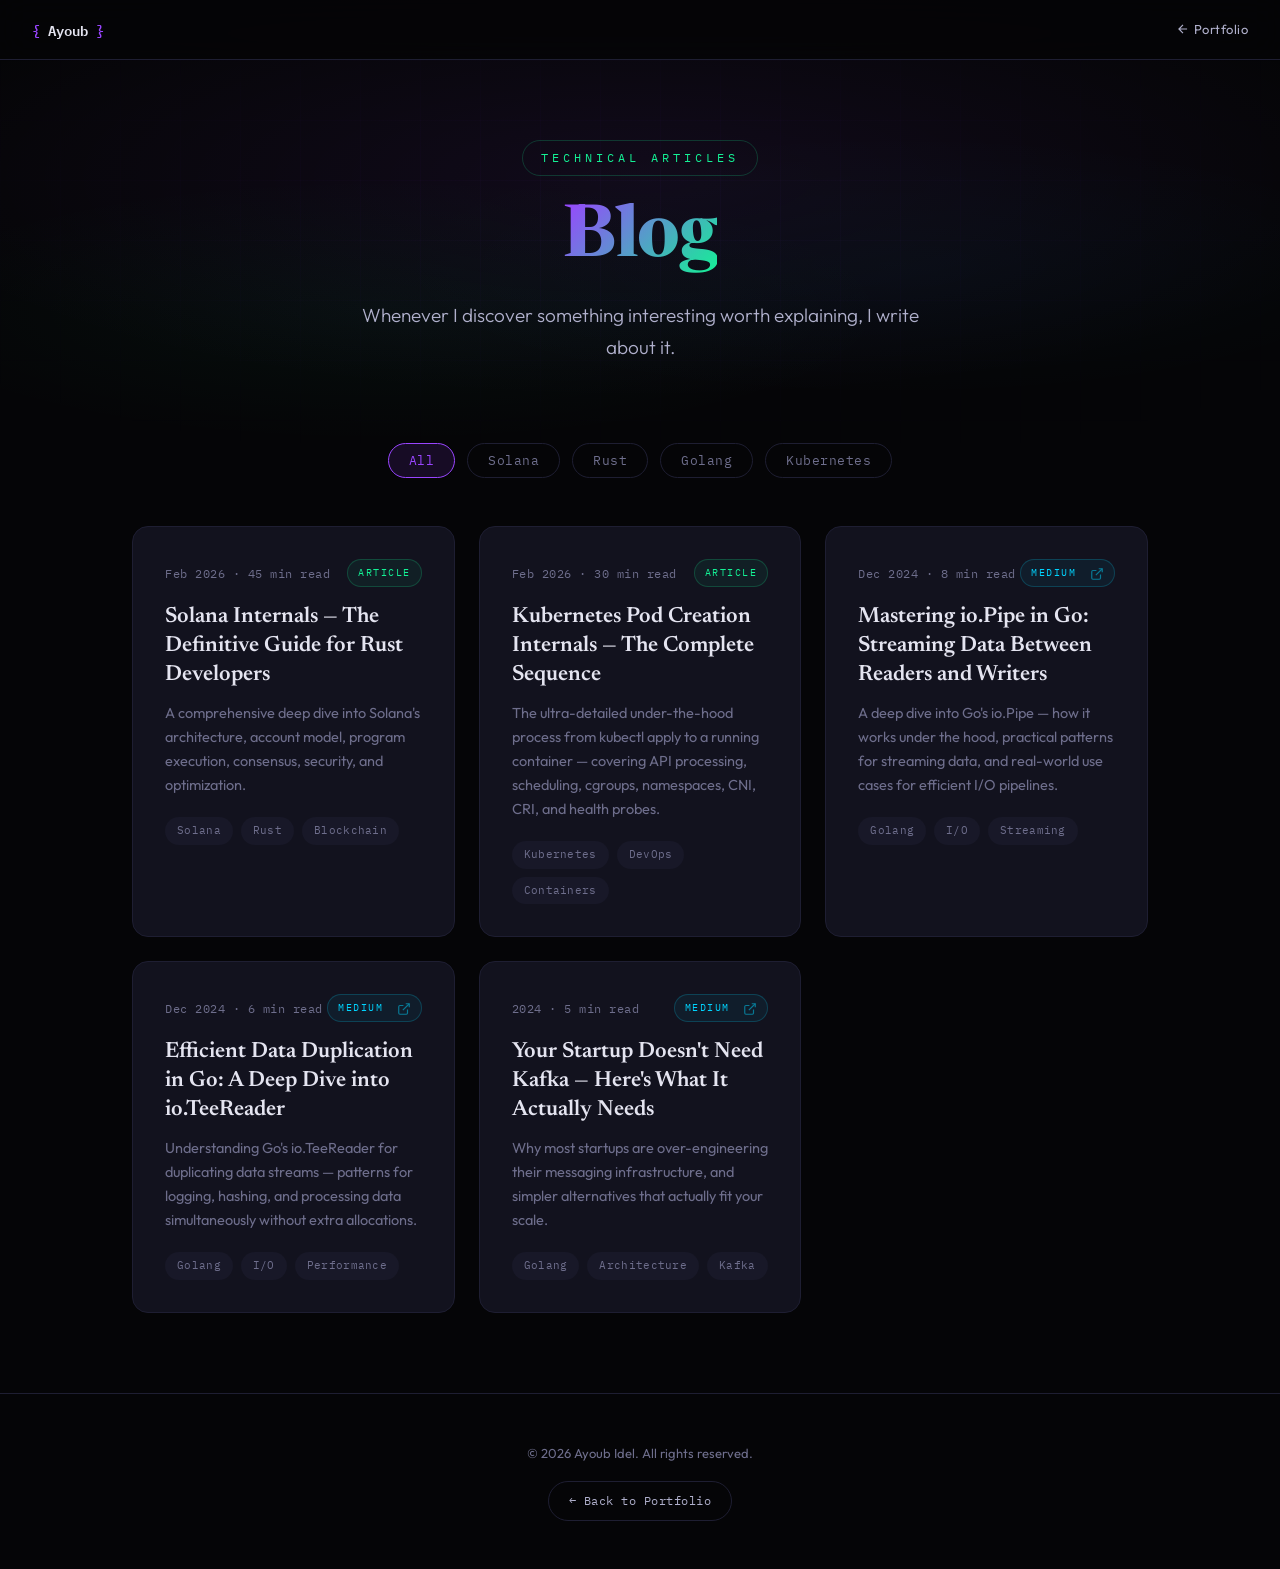
==== commit 66d14ca9: "add blogs" ====
--- a/blog/index.html
+++ b/blog/index.html
@@ -3,313 +3,177 @@
 <head>
     <meta charset="UTF-8">
     <meta name="viewport" content="width=device-width, initial-scale=1.0">
-    <meta name="description" content="Technical articles, tutorials, and insights on software engineering">
-    <title>Blog | Pskshksh - Software Engineer</title>
+    <meta name="description" content="Technical articles on Solana, Golang, Rust, and software engineering by Ayoub Idel">
+    <title>Blog | Ayoub Idel — Technical Articles</title>
 
-    <link rel="stylesheet" href="../css/style.css">
-    <link rel="stylesheet" href="../css/animations.css">
+    <link rel="stylesheet" href="../css/blog.css">
     <link rel="preconnect" href="https://fonts.googleapis.com">
     <link rel="preconnect" href="https://fonts.gstatic.com" crossorigin>
-    <link href="https://fonts.googleapis.com/css2?family=JetBrains+Mono:wght@400;500;600;700&family=Inter:wght@300;400;500;600;700&display=swap" rel="stylesheet">
+    <link href="https://fonts.googleapis.com/css2?family=IBM+Plex+Mono:wght@400;500;600&family=Newsreader:ital,opsz,wght@0,6..72,300;0,6..72,400;0,6..72,500;0,6..72,600;0,6..72,700;1,6..72,400&family=Outfit:wght@300;400;500;600;700&display=swap" rel="stylesheet">
     <link rel="icon" type="image/svg+xml" href="../assets/favicon.svg">
+</head>
+<body class="blog-page">
 
-    <style>
-        .blog-hero {
-            padding: calc(80px + var(--space-4xl)) 0 var(--space-3xl);
-            background: var(--bg-secondary);
-            text-align: center;
-        }
+<!-- ═══════════ TOP NAV ═══════════ -->
+<nav class="top-nav">
+    <a href="../blog/" class="nav-logo">
+        <span class="bracket">{</span> Ayoub <span class="bracket">}</span>
+    </a>
+    <div class="nav-links">
+        <a href="../index.html" class="back-to-portfolio">
+            <svg viewBox="0 0 24 24" fill="none" stroke="currentColor" stroke-width="2" width="14" height="14" style="vertical-align:-2px;margin-right:4px"><path d="M19 12H5M12 19l-7-7 7-7"></path></svg>Portfolio
+        </a>
+    </div>
+</nav>
 
-        .blog-hero h1 {
-            font-size: clamp(2.5rem, 6vw, 4rem);
-            margin-bottom: var(--space-md);
-        }
+<!-- ═══════════ HERO ═══════════ -->
+<section class="blog-hub-hero">
+    <div class="hero-grid"></div>
+    <div class="hero-content">
+        <div class="blog-hero-tag">Technical Articles</div>
+        <h1><span class="grad">Blog</span></h1>
+        <p class="hero-sub">Whenever I discover something interesting worth explaining, I write about it.</p>
+    </div>
+</section>
 
-        .blog-hero p {
-            font-size: 1.1rem;
-            color: var(--text-secondary);
-            max-width: 600px;
-            margin: 0 auto;
-        }
+<!-- ═══════════ CATEGORY FILTER ═══════════ -->
+<div class="blog-filters">
+    <button class="blog-filter-btn active" data-filter="all">All</button>
+    <button class="blog-filter-btn" data-filter="solana">Solana</button>
+    <button class="blog-filter-btn" data-filter="rust">Rust</button>
+    <button class="blog-filter-btn" data-filter="golang">Golang</button>
+    <button class="blog-filter-btn" data-filter="kubernetes">Kubernetes</button>
+</div>
 
-        .blog-list {
-            padding: var(--space-3xl) 0;
-        }
+<!-- ═══════════ ARTICLE GRID ═══════════ -->
+<div class="blog-container">
+    <div class="blog-grid">
 
-        .blog-list-grid {
-            display: grid;
-            grid-template-columns: repeat(auto-fill, minmax(350px, 1fr));
-            gap: var(--space-xl);
-        }
+        <!-- Solana Internals -->
+        <a href="solana-internals.html" class="blog-listing-card blog-fade-in" data-categories="solana rust">
+            <div class="card-meta">
+                <span class="card-date">Feb 2026 &middot; 45 min read</span>
+                <span class="card-type article">Article</span>
+            </div>
+            <div class="card-title">Solana Internals — The Definitive Guide for Rust Developers</div>
+            <p class="card-excerpt">A comprehensive deep dive into Solana's architecture, account model, program execution, consensus, security, and optimization.</p>
+            <div class="card-tags">
+                <span>Solana</span>
+                <span>Rust</span>
+                <span>Blockchain</span>
+            </div>
+        </a>
 
-        .blog-card-full {
-            background: var(--bg-card);
-            border-radius: var(--radius-lg);
-            overflow: hidden;
-            border: 1px solid var(--border-color);
-            transition: var(--transition-base);
-        }
+        <!-- Kubernetes Pod Creation Internals -->
+        <a href="kubernetes-pod-creation.html" class="blog-listing-card blog-fade-in" data-categories="kubernetes">
+            <div class="card-meta">
+                <span class="card-date">Feb 2026 &middot; 30 min read</span>
+                <span class="card-type article">Article</span>
+            </div>
+            <div class="card-title">Kubernetes Pod Creation Internals — The Complete Sequence</div>
+            <p class="card-excerpt">The ultra-detailed under-the-hood process from kubectl apply to a running container — covering API processing, scheduling, cgroups, namespaces, CNI, CRI, and health probes.</p>
+            <div class="card-tags">
+                <span>Kubernetes</span>
+                <span>DevOps</span>
+                <span>Containers</span>
+            </div>
+        </a>
 
-        .blog-card-full:hover {
-            border-color: var(--accent-primary);
-            transform: translateY(-5px);
-            box-shadow: var(--shadow-lg);
-        }
+        <!-- Mastering io.Pipe in Go -->
+        <a href="https://medium.com/@pskshksh/mastering-io-pipe-in-go-ca8686150b5e" target="_blank" rel="noopener" class="blog-listing-card blog-fade-in" data-categories="golang">
+            <div class="card-meta">
+                <span class="card-date">Dec 2024 &middot; 8 min read</span>
+                <span class="card-type medium">Medium <svg class="card-external-icon" viewBox="0 0 24 24" fill="none" stroke="currentColor" stroke-width="2"><path d="M18 13v6a2 2 0 0 1-2 2H5a2 2 0 0 1-2-2V8a2 2 0 0 1 2-2h6"></path><polyline points="15 3 21 3 21 9"></polyline><line x1="10" y1="14" x2="21" y2="3"></line></svg></span>
+            </div>
+            <div class="card-title">Mastering io.Pipe in Go: Streaming Data Between Readers and Writers</div>
+            <p class="card-excerpt">A deep dive into Go's io.Pipe — how it works under the hood, practical patterns for streaming data, and real-world use cases for efficient I/O pipelines.</p>
+            <div class="card-tags">
+                <span>Golang</span>
+                <span>I/O</span>
+                <span>Streaming</span>
+            </div>
+        </a>
 
-        .blog-card-full .blog-image {
-            aspect-ratio: 16/9;
-            background: var(--bg-tertiary);
-            display: flex;
-            align-items: center;
-            justify-content: center;
-            color: var(--text-muted);
-        }
+        <!-- Efficient Data Duplication in Go -->
+        <a href="https://medium.com/@pskshksh/efficient-data-duplication-in-go-simultaneous-reading-and-multiple-writing-d7afe0e7727a" target="_blank" rel="noopener" class="blog-listing-card blog-fade-in" data-categories="golang">
+            <div class="card-meta">
+                <span class="card-date">Dec 2024 &middot; 6 min read</span>
+                <span class="card-type medium">Medium <svg class="card-external-icon" viewBox="0 0 24 24" fill="none" stroke="currentColor" stroke-width="2"><path d="M18 13v6a2 2 0 0 1-2 2H5a2 2 0 0 1-2-2V8a2 2 0 0 1 2-2h6"></path><polyline points="15 3 21 3 21 9"></polyline><line x1="10" y1="14" x2="21" y2="3"></line></svg></span>
+            </div>
+            <div class="card-title">Efficient Data Duplication in Go: A Deep Dive into io.TeeReader</div>
+            <p class="card-excerpt">Understanding Go's io.TeeReader for duplicating data streams — patterns for logging, hashing, and processing data simultaneously without extra allocations.</p>
+            <div class="card-tags">
+                <span>Golang</span>
+                <span>I/O</span>
+                <span>Performance</span>
+            </div>
+        </a>
 
-        .blog-card-full .blog-image svg {
-            width: 64px;
-            height: 64px;
-        }
+        <!-- Your Startup Doesn't Need Kafka -->
+        <a href="https://medium.com/@pskshksh/your-startup-doesnt-need-kafka-here-s-what-it-actually-needs-2b74fbe864c5" target="_blank" rel="noopener" class="blog-listing-card blog-fade-in" data-categories="golang">
+            <div class="card-meta">
+                <span class="card-date">2024 &middot; 5 min read</span>
+                <span class="card-type medium">Medium <svg class="card-external-icon" viewBox="0 0 24 24" fill="none" stroke="currentColor" stroke-width="2"><path d="M18 13v6a2 2 0 0 1-2 2H5a2 2 0 0 1-2-2V8a2 2 0 0 1 2-2h6"></path><polyline points="15 3 21 3 21 9"></polyline><line x1="10" y1="14" x2="21" y2="3"></line></svg></span>
+            </div>
+            <div class="card-title">Your Startup Doesn't Need Kafka — Here's What It Actually Needs</div>
+            <p class="card-excerpt">Why most startups are over-engineering their messaging infrastructure, and simpler alternatives that actually fit your scale.</p>
+            <div class="card-tags">
+                <span>Golang</span>
+                <span>Architecture</span>
+                <span>Kafka</span>
+            </div>
+        </a>
 
-        .blog-card-full .blog-content {
-            padding: var(--space-xl);
-        }
+    </div>
+</div>
 
-        .blog-tags {
-            display: flex;
-            flex-wrap: wrap;
-            gap: var(--space-sm);
-            margin-bottom: var(--space-md);
-        }
+<!-- ═══════════ FOOTER ═══════════ -->
+<footer class="blog-footer-section">
+    <div class="blog-container">
+        <p>&copy; 2026 Ayoub Idel. All rights reserved.</p>
+        <a href="../index.html" class="footer-back">&larr; Back to Portfolio</a>
+    </div>
+</footer>
 
-        .blog-tags span {
-            padding: 0.25rem 0.75rem;
-            font-size: 0.75rem;
-            font-family: var(--font-mono);
-            background: var(--bg-tertiary);
-            color: var(--accent-primary);
-            border-radius: var(--radius-full);
-        }
+<!-- ═══════════ SCRIPTS ═══════════ -->
+<script>
+    // Category filtering
+    const filterBtns = document.querySelectorAll('.blog-filter-btn');
+    const cards = document.querySelectorAll('.blog-listing-card');
 
-        .blog-card-full .blog-title {
-            font-size: 1.25rem;
-            margin-bottom: var(--space-sm);
-            line-height: 1.4;
-        }
+    filterBtns.forEach(btn => {
+        btn.addEventListener('click', () => {
+            filterBtns.forEach(b => b.classList.remove('active'));
+            btn.classList.add('active');
 
-        .blog-card-full .blog-title a:hover {
-            color: var(--accent-primary);
-        }
+            const filter = btn.dataset.filter;
 
-        .blog-card-full .blog-excerpt {
-            color: var(--text-secondary);
-            line-height: 1.7;
-            margin-bottom: var(--space-lg);
-        }
+            cards.forEach(card => {
+                if (filter === 'all') {
+                    card.style.display = '';
+                } else {
+                    const categories = card.dataset.categories || '';
+                    card.style.display = categories.includes(filter) ? '' : 'none';
+                }
+            });
+        });
+    });
 
-        .blog-footer {
-            display: flex;
-            justify-content: space-between;
-            align-items: center;
-            padding-top: var(--space-md);
-            border-top: 1px solid var(--border-color);
-        }
+    // Scroll-reveal with IntersectionObserver
+    const fadeEls = document.querySelectorAll('.blog-fade-in');
+    const observer = new IntersectionObserver((entries) => {
+        entries.forEach(entry => {
+            if (entry.isIntersecting) {
+                entry.target.classList.add('visible');
+                observer.unobserve(entry.target);
+            }
+        });
+    }, { threshold: 0.1 });
 
-        .blog-date {
-            font-size: 0.85rem;
-            color: var(--text-muted);
-        }
-
-        .read-time {
-            font-size: 0.85rem;
-            color: var(--text-muted);
-            display: flex;
-            align-items: center;
-            gap: var(--space-xs);
-        }
-
-        .read-time svg {
-            width: 14px;
-            height: 14px;
-        }
-
-        @media (max-width: 400px) {
-            .blog-list-grid {
-                grid-template-columns: 1fr;
-            }
-        }
-    </style>
-</head>
-<body>
-    <!-- Navigation -->
-    <nav class="navbar scrolled">
-        <div class="nav-container">
-            <a href="../index.html" class="nav-logo">
-                <span class="logo-bracket">{</span>
-                <span class="logo-text">pskshksh</span>
-                <span class="logo-bracket">}</span>
-            </a>
-
-            <button class="nav-toggle" aria-label="Toggle navigation">
-                <span class="hamburger"></span>
-            </button>
-
-            <ul class="nav-menu">
-                <li><a href="../index.html#home" class="nav-link">Home</a></li>
-                <li><a href="../index.html#about" class="nav-link">About</a></li>
-                <li><a href="../index.html#experience" class="nav-link">Experience</a></li>
-                <li><a href="../index.html#skills" class="nav-link">Skills</a></li>
-                <li><a href="../index.html#projects" class="nav-link">Projects</a></li>
-                <li><a href="../index.html#blog" class="nav-link active">Blog</a></li>
-                <li><a href="../index.html#contact" class="nav-link">Contact</a></li>
-            </ul>
-
-            <div class="nav-actions">
-                <button class="theme-toggle" aria-label="Toggle theme">
-                    <svg class="sun-icon" viewBox="0 0 24 24" fill="none" stroke="currentColor" stroke-width="2">
-                        <circle cx="12" cy="12" r="5"></circle>
-                        <path d="M12 1v2M12 21v2M4.22 4.22l1.42 1.42M18.36 18.36l1.42 1.42M1 12h2M21 12h2M4.22 19.78l1.42-1.42M18.36 5.64l1.42-1.42"></path>
-                    </svg>
-                    <svg class="moon-icon" viewBox="0 0 24 24" fill="none" stroke="currentColor" stroke-width="2">
-                        <path d="M21 12.79A9 9 0 1 1 11.21 3 7 7 0 0 0 21 12.79z"></path>
-                    </svg>
-                </button>
-            </div>
-        </div>
-    </nav>
-
-    <!-- Blog Hero -->
-    <section class="blog-hero">
-        <div class="container">
-            <span class="section-tag">&lt;blog&gt;</span>
-            <h1>Articles & Insights</h1>
-            <p>Thoughts on software engineering, tutorials, and lessons learned from building real-world applications.</p>
-        </div>
-    </section>
-
-    <!-- Blog List -->
-    <section class="blog-list">
-        <div class="container">
-            <div class="blog-list-grid">
-                <!-- Article 1 -->
-                <article class="blog-card-full fade-in">
-                    <div class="blog-image">
-                        <svg viewBox="0 0 24 24" fill="none" stroke="currentColor" stroke-width="1.5">
-                            <path d="M14 2H6a2 2 0 0 0-2 2v16a2 2 0 0 0 2 2h12a2 2 0 0 0 2-2V8z"></path>
-                            <polyline points="14 2 14 8 20 8"></polyline>
-                            <line x1="16" y1="13" x2="8" y2="13"></line>
-                            <line x1="16" y1="17" x2="8" y2="17"></line>
-                        </svg>
-                    </div>
-                    <div class="blog-content">
-                        <div class="blog-tags">
-                            <span>Tutorial</span>
-                            <span>Web Dev</span>
-                        </div>
-                        <h2 class="blog-title">
-                            <a href="article-1.html">Getting Started with Modern Web Development</a>
-                        </h2>
-                        <p class="blog-excerpt">
-                            A comprehensive guide to starting your journey in web development
-                            with the latest tools, frameworks, and best practices for 2026.
-                        </p>
-                        <div class="blog-footer">
-                            <span class="blog-date">January 2, 2026</span>
-                            <span class="read-time">
-                                <svg viewBox="0 0 24 24" fill="none" stroke="currentColor" stroke-width="2">
-                                    <circle cx="12" cy="12" r="10"></circle>
-                                    <polyline points="12 6 12 12 16 14"></polyline>
-                                </svg>
-                                5 min read
-                            </span>
-                        </div>
-                    </div>
-                </article>
-
-                <!-- Article 2 -->
-                <article class="blog-card-full fade-in">
-                    <div class="blog-image">
-                        <svg viewBox="0 0 24 24" fill="none" stroke="currentColor" stroke-width="1.5">
-                            <path d="M14 2H6a2 2 0 0 0-2 2v16a2 2 0 0 0 2 2h12a2 2 0 0 0 2-2V8z"></path>
-                            <polyline points="14 2 14 8 20 8"></polyline>
-                            <line x1="16" y1="13" x2="8" y2="13"></line>
-                            <line x1="16" y1="17" x2="8" y2="17"></line>
-                        </svg>
-                    </div>
-                    <div class="blog-content">
-                        <div class="blog-tags">
-                            <span>Architecture</span>
-                            <span>Backend</span>
-                        </div>
-                        <h2 class="blog-title">
-                            <a href="article-2.html">Building Scalable Applications</a>
-                        </h2>
-                        <p class="blog-excerpt">
-                            Learn the principles and patterns for building applications
-                            that can handle growth and scale effectively in production.
-                        </p>
-                        <div class="blog-footer">
-                            <span class="blog-date">December 28, 2025</span>
-                            <span class="read-time">
-                                <svg viewBox="0 0 24 24" fill="none" stroke="currentColor" stroke-width="2">
-                                    <circle cx="12" cy="12" r="10"></circle>
-                                    <polyline points="12 6 12 12 16 14"></polyline>
-                                </svg>
-                                8 min read
-                            </span>
-                        </div>
-                    </div>
-                </article>
-
-                <!-- Article 3 -->
-                <article class="blog-card-full fade-in">
-                    <div class="blog-image">
-                        <svg viewBox="0 0 24 24" fill="none" stroke="currentColor" stroke-width="1.5">
-                            <path d="M14 2H6a2 2 0 0 0-2 2v16a2 2 0 0 0 2 2h12a2 2 0 0 0 2-2V8z"></path>
-                            <polyline points="14 2 14 8 20 8"></polyline>
-                            <line x1="16" y1="13" x2="8" y2="13"></line>
-                            <line x1="16" y1="17" x2="8" y2="17"></line>
-                        </svg>
-                    </div>
-                    <div class="blog-content">
-                        <div class="blog-tags">
-                            <span>Productivity</span>
-                            <span>Tips</span>
-                        </div>
-                        <h2 class="blog-title">
-                            <a href="article-3.html">Developer Productivity Hacks</a>
-                        </h2>
-                        <p class="blog-excerpt">
-                            Discover tools, techniques, and workflows that can help you
-                            become a more productive developer and ship better code faster.
-                        </p>
-                        <div class="blog-footer">
-                            <span class="blog-date">December 20, 2025</span>
-                            <span class="read-time">
-                                <svg viewBox="0 0 24 24" fill="none" stroke="currentColor" stroke-width="2">
-                                    <circle cx="12" cy="12" r="10"></circle>
-                                    <polyline points="12 6 12 12 16 14"></polyline>
-                                </svg>
-                                6 min read
-                            </span>
-                        </div>
-                    </div>
-                </article>
-            </div>
-        </div>
-    </section>
-
-    <!-- Footer -->
-    <footer class="footer">
-        <div class="container">
-            <div class="footer-bottom" style="border-top: none; padding-top: 0;">
-                <p>&copy; <span id="current-year">2026</span> Pskshksh. All rights reserved.</p>
-                <a href="../index.html" class="btn btn-outline" style="padding: 0.5rem 1rem; font-size: 0.85rem;">
-                    Back to Home
-                </a>
-            </div>
-        </div>
-    </footer>
-
-    <script src="../js/main.js"></script>
+    fadeEls.forEach((el, i) => {
+        el.style.transitionDelay = `${i * 0.1}s`;
+        observer.observe(el);
+    });
+</script>
 </body>
 </html>
--- a/css/blog.css
+++ b/css/blog.css
@@ -0,0 +1,408 @@
+/* ═══════════════════════════════════════════════════════════
+   Blog Theme — Shared styles for blog pages
+   Solana-inspired dark palette (purple/green/cyan)
+   ═══════════════════════════════════════════════════════════ */
+
+/* ═══════════ CSS VARIABLES ═══════════ */
+:root {
+    --blog-bg: #050507;
+    --blog-bg2: #0a0a0f;
+    --blog-bg3: #0f0f18;
+    --blog-surface: #12121e;
+    --blog-surface2: #181828;
+    --blog-border: #1e1e32;
+    --blog-border2: #2a2a44;
+    --blog-text: #e4e4f0;
+    --blog-text2: #b0b0cc;
+    --blog-text3: #6e6e8c;
+    --blog-sol: #9945FF;
+    --blog-sol2: #7b32d9;
+    --blog-green: #14F195;
+    --blog-green2: #0bc47a;
+    --blog-cyan: #00D4FF;
+    --blog-rust: #F74C00;
+    --blog-yellow: #FFCF36;
+    --blog-red: #FF4466;
+    --blog-gradient: linear-gradient(135deg, #9945FF, #14F195);
+    --blog-gradient2: linear-gradient(135deg, #14F195, #00D4FF);
+    --blog-gradient3: linear-gradient(135deg, #9945FF, #00D4FF);
+    --blog-glow-sol: 0 0 60px rgba(153,69,255,0.15);
+    --blog-glow-green: 0 0 60px rgba(20,241,149,0.1);
+}
+
+/* ═══════════ BASE RESET ═══════════ */
+.blog-page,
+.blog-page * {
+    margin: 0;
+    padding: 0;
+    box-sizing: border-box;
+}
+
+.blog-page {
+    font-family: 'Outfit', sans-serif;
+    background: var(--blog-bg);
+    color: var(--blog-text);
+    line-height: 1.8;
+    -webkit-font-smoothing: antialiased;
+}
+
+.blog-page html {
+    scroll-behavior: smooth;
+    font-size: 16px;
+}
+
+/* ═══════════ TOP NAV ═══════════ */
+.top-nav {
+    position: fixed;
+    top: 0;
+    left: 0;
+    right: 0;
+    z-index: 100;
+    background: rgba(5,5,7,0.85);
+    backdrop-filter: blur(16px);
+    border-bottom: 1px solid var(--blog-border);
+    padding: 0 32px;
+    height: 60px;
+    display: flex;
+    align-items: center;
+    justify-content: space-between;
+}
+
+.top-nav a {
+    color: var(--blog-text2);
+    text-decoration: none;
+    font-size: 14px;
+    transition: color .2s;
+}
+
+.top-nav a:hover {
+    color: var(--blog-green);
+}
+
+.top-nav a.active {
+    color: var(--blog-green);
+}
+
+.nav-logo {
+    font-family: 'IBM Plex Mono', monospace;
+    font-size: 16px;
+    font-weight: 600;
+    color: var(--blog-text) !important;
+}
+
+.nav-logo .bracket {
+    color: var(--blog-sol);
+}
+
+.nav-links {
+    display: flex;
+    gap: 24px;
+    align-items: center;
+}
+
+.nav-links a {
+    font-size: 13px;
+    letter-spacing: 0.5px;
+}
+
+/* ═══════════ BLOG CONTAINER ═══════════ */
+.blog-container {
+    max-width: 1080px;
+    margin: 0 auto;
+    padding: 0 32px;
+}
+
+/* ═══════════ BLOG HUB HERO ═══════════ */
+.blog-hub-hero {
+    padding: 140px 0 80px;
+    text-align: center;
+    position: relative;
+    overflow: hidden;
+}
+
+.blog-hub-hero::before {
+    content: '';
+    position: absolute;
+    inset: 0;
+    background:
+        radial-gradient(ellipse 60% 50% at 50% 40%, rgba(153,69,255,0.08), transparent),
+        radial-gradient(ellipse 40% 30% at 30% 70%, rgba(20,241,149,0.04), transparent),
+        radial-gradient(ellipse 40% 30% at 70% 60%, rgba(0,212,255,0.03), transparent);
+    pointer-events: none;
+}
+
+.blog-hub-hero .hero-grid {
+    position: absolute;
+    inset: 0;
+    background-image:
+        linear-gradient(rgba(153,69,255,0.03) 1px, transparent 1px),
+        linear-gradient(90deg, rgba(153,69,255,0.03) 1px, transparent 1px);
+    background-size: 60px 60px;
+    mask-image: radial-gradient(ellipse 70% 60% at 50% 50%, black, transparent);
+}
+
+.blog-hub-hero .hero-content {
+    position: relative;
+    z-index: 1;
+}
+
+.blog-hero-tag {
+    font-family: 'IBM Plex Mono', monospace;
+    font-size: 12px;
+    letter-spacing: 4px;
+    text-transform: uppercase;
+    color: var(--blog-green);
+    margin-bottom: 24px;
+    display: inline-block;
+    padding: 6px 18px;
+    border: 1px solid rgba(20,241,149,0.2);
+    border-radius: 100px;
+}
+
+.blog-hub-hero h1 {
+    font-family: 'Newsreader', serif;
+    font-size: clamp(42px, 6vw, 72px);
+    font-weight: 700;
+    line-height: 1.1;
+    margin-bottom: 20px;
+    letter-spacing: -1.5px;
+}
+
+.blog-hub-hero h1 .grad {
+    background: var(--blog-gradient);
+    -webkit-background-clip: text;
+    -webkit-text-fill-color: transparent;
+}
+
+.blog-hub-hero .hero-sub {
+    font-size: clamp(16px, 2vw, 19px);
+    color: var(--blog-text2);
+    max-width: 560px;
+    margin: 0 auto;
+    font-weight: 300;
+    line-height: 1.7;
+}
+
+/* ═══════════ CATEGORY FILTER ═══════════ */
+.blog-filters {
+    display: flex;
+    justify-content: center;
+    gap: 12px;
+    flex-wrap: wrap;
+    padding: 0 32px 48px;
+}
+
+.blog-filter-btn {
+    font-family: 'IBM Plex Mono', monospace;
+    font-size: 13px;
+    letter-spacing: 0.5px;
+    padding: 8px 20px;
+    border-radius: 100px;
+    border: 1px solid var(--blog-border);
+    background: transparent;
+    color: var(--blog-text3);
+    cursor: pointer;
+    transition: all .25s;
+}
+
+.blog-filter-btn:hover {
+    border-color: var(--blog-sol);
+    color: var(--blog-text);
+}
+
+.blog-filter-btn.active {
+    background: rgba(153,69,255,0.12);
+    border-color: var(--blog-sol);
+    color: var(--blog-sol);
+}
+
+/* ═══════════ ARTICLE GRID ═══════════ */
+.blog-grid {
+    display: grid;
+    grid-template-columns: repeat(auto-fill, minmax(320px, 1fr));
+    gap: 24px;
+    padding-bottom: 80px;
+}
+
+/* ═══════════ BLOG LISTING CARD ═══════════ */
+.blog-listing-card {
+    background: var(--blog-surface);
+    border: 1px solid var(--blog-border);
+    border-radius: 16px;
+    padding: 32px;
+    text-decoration: none;
+    display: block;
+    transition: all .3s cubic-bezier(.16,1,.3,1);
+    position: relative;
+    overflow: hidden;
+}
+
+.blog-listing-card:hover {
+    border-color: var(--blog-sol);
+    transform: translateY(-4px);
+    box-shadow: var(--blog-glow-sol);
+}
+
+.blog-listing-card .card-meta {
+    display: flex;
+    align-items: center;
+    justify-content: space-between;
+    margin-bottom: 16px;
+}
+
+.blog-listing-card .card-date {
+    font-family: 'IBM Plex Mono', monospace;
+    font-size: 12px;
+    color: var(--blog-text3);
+    letter-spacing: 0.5px;
+}
+
+.blog-listing-card .card-type {
+    font-family: 'IBM Plex Mono', monospace;
+    font-size: 10px;
+    letter-spacing: 1.5px;
+    text-transform: uppercase;
+    padding: 4px 10px;
+    border-radius: 100px;
+    border: 1px solid var(--blog-border);
+}
+
+.blog-listing-card .card-type.article {
+    color: var(--blog-green);
+    border-color: rgba(20,241,149,0.2);
+    background: rgba(20,241,149,0.06);
+}
+
+.blog-listing-card .card-type.medium {
+    color: var(--blog-cyan);
+    border-color: rgba(0,212,255,0.2);
+    background: rgba(0,212,255,0.06);
+}
+
+.blog-listing-card .card-title {
+    font-family: 'Newsreader', serif;
+    font-size: 22px;
+    font-weight: 600;
+    color: var(--blog-text);
+    line-height: 1.3;
+    margin-bottom: 12px;
+}
+
+.blog-listing-card .card-excerpt {
+    font-size: 14.5px;
+    color: var(--blog-text3);
+    line-height: 1.65;
+    margin-bottom: 20px;
+}
+
+.blog-listing-card .card-tags {
+    display: flex;
+    flex-wrap: wrap;
+    gap: 8px;
+}
+
+.blog-listing-card .card-tags span {
+    font-family: 'IBM Plex Mono', monospace;
+    font-size: 11px;
+    padding: 4px 12px;
+    border-radius: 100px;
+    background: var(--blog-surface2);
+    color: var(--blog-text3);
+    letter-spacing: 0.3px;
+}
+
+.blog-listing-card .card-external-icon {
+    display: inline-block;
+    width: 14px;
+    height: 14px;
+    margin-left: 6px;
+    vertical-align: middle;
+    opacity: 0.5;
+}
+
+/* ═══════════ FOOTER ═══════════ */
+.blog-footer-section {
+    border-top: 1px solid var(--blog-border);
+    padding: 48px 0;
+    text-align: center;
+    color: var(--blog-text3);
+    font-size: 13px;
+}
+
+.blog-footer-section a {
+    color: var(--blog-sol);
+    text-decoration: none;
+    transition: color .2s;
+}
+
+.blog-footer-section a:hover {
+    color: var(--blog-green);
+}
+
+.blog-footer-section .footer-back {
+    display: inline-block;
+    margin-top: 16px;
+    font-family: 'IBM Plex Mono', monospace;
+    font-size: 12px;
+    letter-spacing: 0.5px;
+    padding: 8px 20px;
+    border: 1px solid var(--blog-border);
+    border-radius: 100px;
+    color: var(--blog-text2);
+    text-decoration: none;
+    transition: all .25s;
+}
+
+.blog-footer-section .footer-back:hover {
+    border-color: var(--blog-sol);
+    color: var(--blog-text);
+}
+
+/* ═══════════ FADE-IN ANIMATION ═══════════ */
+.blog-fade-in {
+    opacity: 0;
+    transform: translateY(24px);
+    transition: all .6s cubic-bezier(.16,1,.3,1);
+}
+
+.blog-fade-in.visible {
+    opacity: 1;
+    transform: translateY(0);
+}
+
+/* ═══════════ RESPONSIVE ═══════════ */
+@media (max-width: 600px) {
+    .blog-container {
+        padding: 0 18px;
+    }
+
+    .top-nav {
+        padding: 0 18px;
+    }
+
+    .nav-links {
+        gap: 16px;
+    }
+
+    .blog-hub-hero {
+        padding: 120px 0 60px;
+    }
+
+    .blog-grid {
+        grid-template-columns: 1fr;
+    }
+
+    .blog-listing-card {
+        padding: 24px;
+    }
+
+    .blog-filters {
+        padding: 0 18px 32px;
+    }
+}
+
+@media (max-width: 480px) {
+    .nav-links .hide-mobile {
+        display: none;
+    }
+}
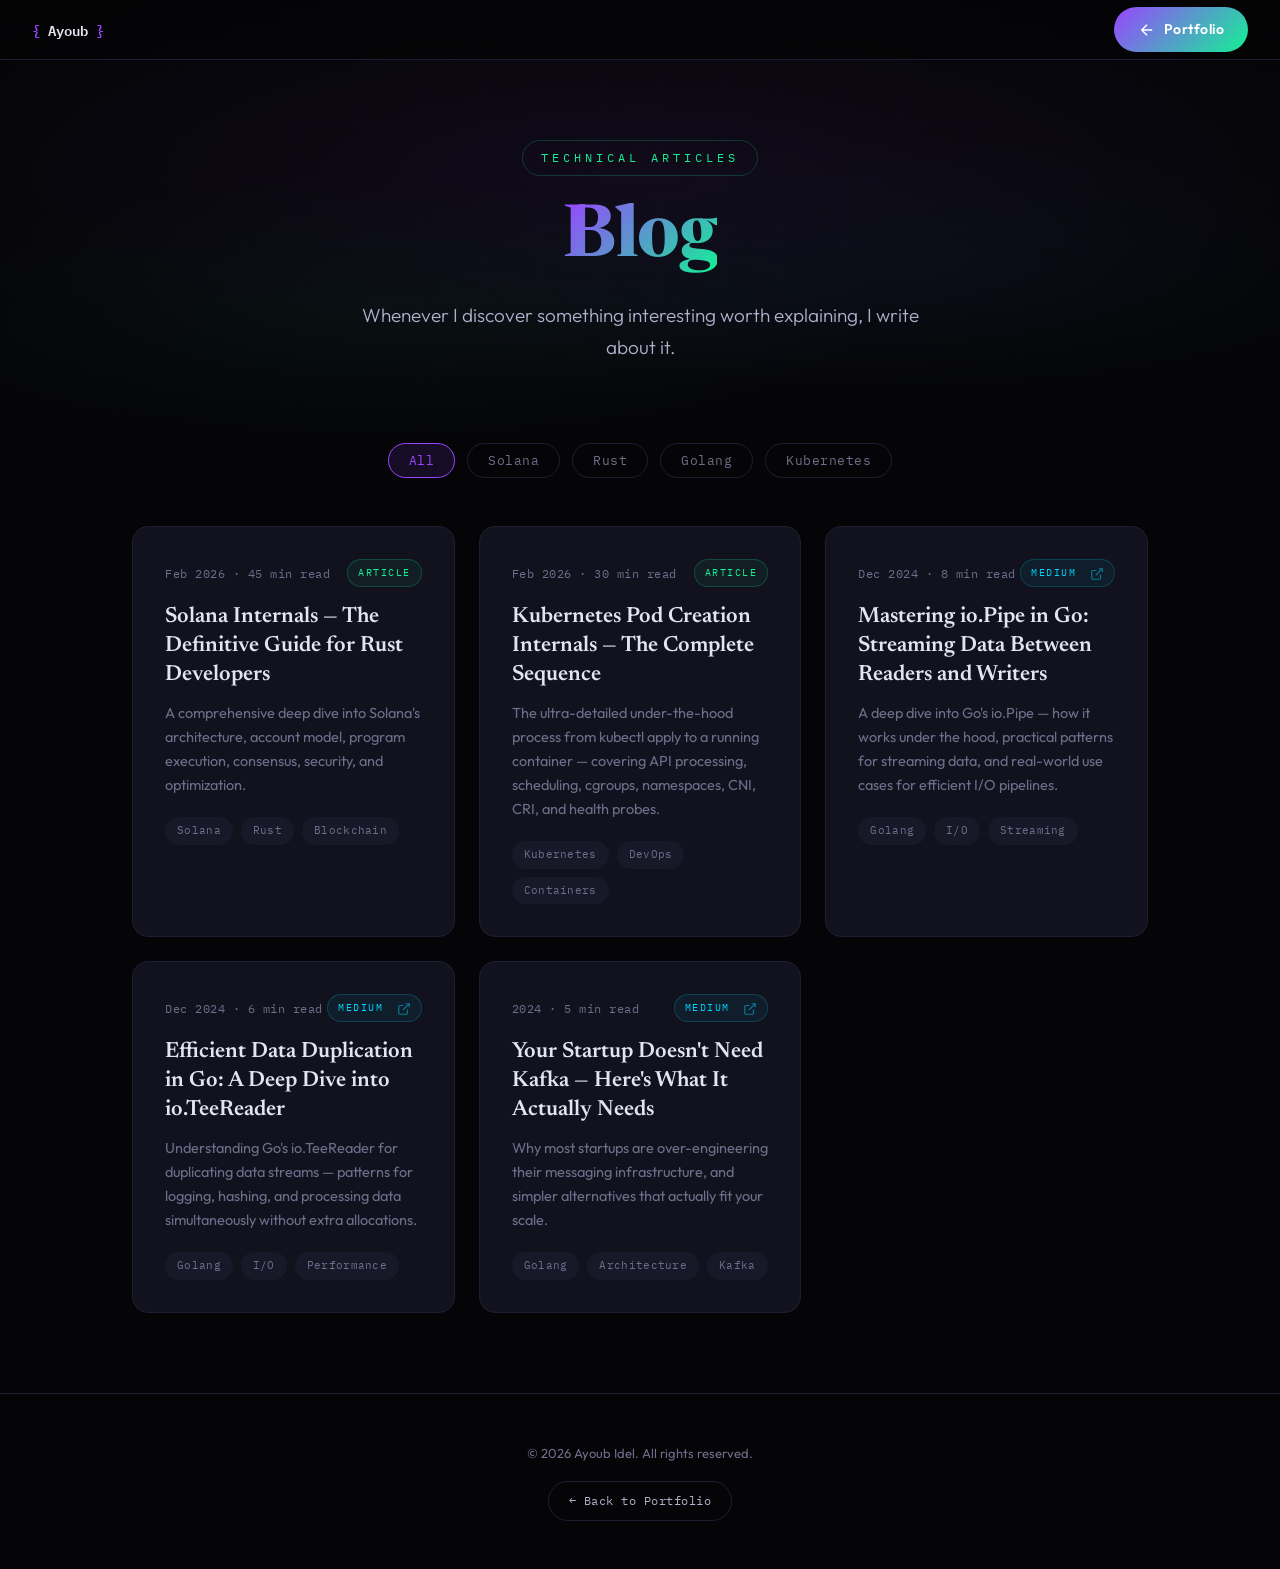
==== commit d63b5b99: "fix btn go back portfolio" ====
--- a/blog/index.html
+++ b/blog/index.html
@@ -21,7 +21,8 @@
     </a>
     <div class="nav-links">
         <a href="../index.html" class="back-to-portfolio">
-            <svg viewBox="0 0 24 24" fill="none" stroke="currentColor" stroke-width="2" width="14" height="14" style="vertical-align:-2px;margin-right:4px"><path d="M19 12H5M12 19l-7-7 7-7"></path></svg>Portfolio
+            <svg viewBox="0 0 24 24" fill="none" stroke="currentColor" stroke-width="2" width="18" height="18"><path d="M19 12H5M12 19l-7-7 7-7"></path></svg>
+            <span>Portfolio</span>
         </a>
     </div>
 </nav>
--- a/css/blog.css
+++ b/css/blog.css
@@ -105,6 +105,35 @@
     letter-spacing: 0.5px;
 }
 
+/* Back to Portfolio – styled like hero CTA */
+.back-to-portfolio {
+    display: inline-flex !important;
+    align-items: center;
+    gap: 8px;
+    background: linear-gradient(135deg, #9945FF, #14F195);
+    color: #fff !important;
+    padding: 10px 24px;
+    border-radius: 999px;
+    font-size: 14px !important;
+    font-weight: 600;
+    text-decoration: none;
+    transition: transform 0.3s ease, box-shadow 0.3s ease;
+    letter-spacing: 0.02em;
+}
+
+.back-to-portfolio:hover {
+    transform: translateY(-3px);
+    box-shadow: 0 12px 32px rgba(153, 69, 255, 0.4);
+}
+
+.back-to-portfolio svg {
+    transition: transform 0.3s ease;
+}
+
+.back-to-portfolio:hover svg {
+    transform: translateX(-4px);
+}
+
 /* ═══════════ BLOG CONTAINER ═══════════ */
 .blog-container {
     max-width: 1080px;
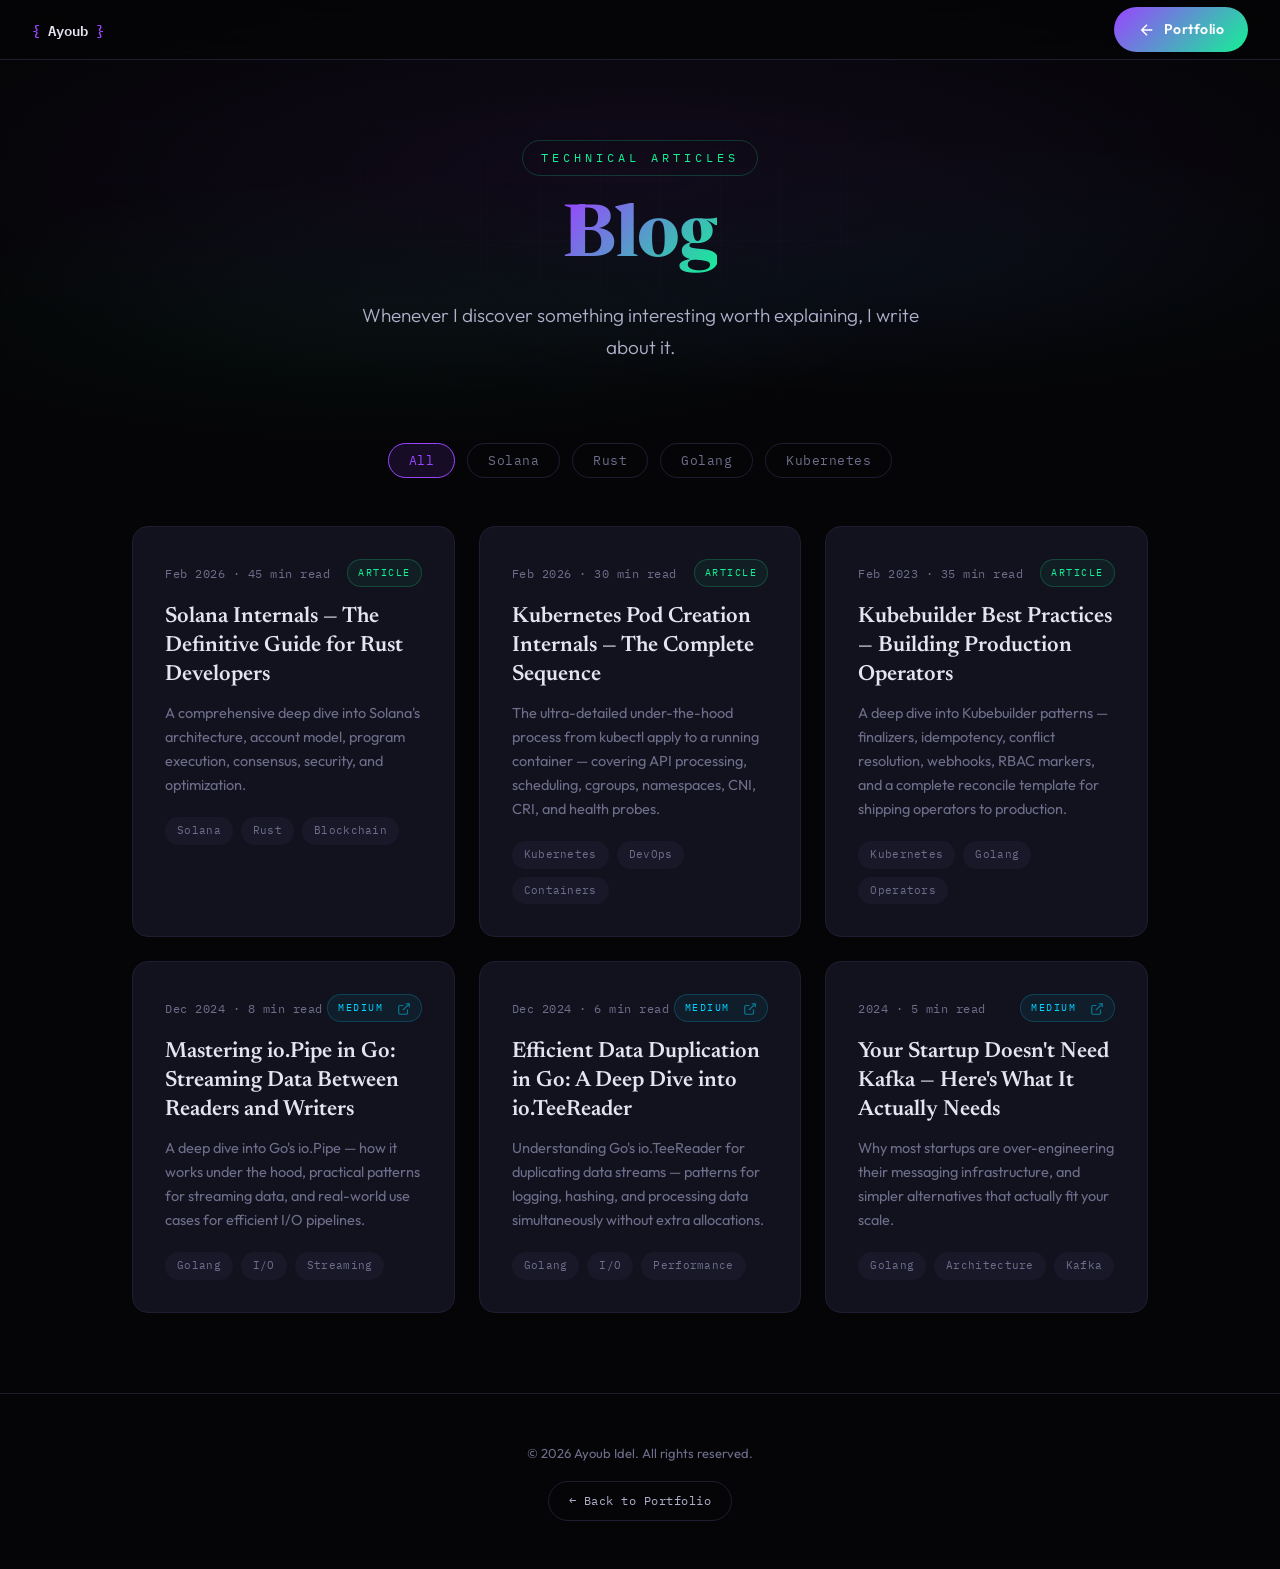
==== commit fd02d549: "add new blog operators k8s" ====
--- a/blog/index.html
+++ b/blog/index.html
@@ -77,6 +77,21 @@
                 <span>Kubernetes</span>
                 <span>DevOps</span>
                 <span>Containers</span>
+            </div>
+        </a>
+
+        <!-- Kubebuilder Best Practices -->
+        <a href="kubebuilder-best-practices.html" class="blog-listing-card blog-fade-in" data-categories="kubernetes golang">
+            <div class="card-meta">
+                <span class="card-date">Feb 2023 &middot; 35 min read</span>
+                <span class="card-type article">Article</span>
+            </div>
+            <div class="card-title">Kubebuilder Best Practices — Building Production Operators</div>
+            <p class="card-excerpt">A deep dive into Kubebuilder patterns — finalizers, idempotency, conflict resolution, webhooks, RBAC markers, and a complete reconcile template for shipping operators to production.</p>
+            <div class="card-tags">
+                <span>Kubernetes</span>
+                <span>Golang</span>
+                <span>Operators</span>
             </div>
         </a>
 
--- a/css/blog.css
+++ b/css/blog.css
@@ -123,7 +123,7 @@
 
 .back-to-portfolio:hover {
     transform: translateY(-3px);
-    box-shadow: 0 12px 32px rgba(153, 69, 255, 0.4);
+    box-shadow: 0 12px 32px rgba(20, 241, 149, 0.4);
 }
 
 .back-to-portfolio svg {
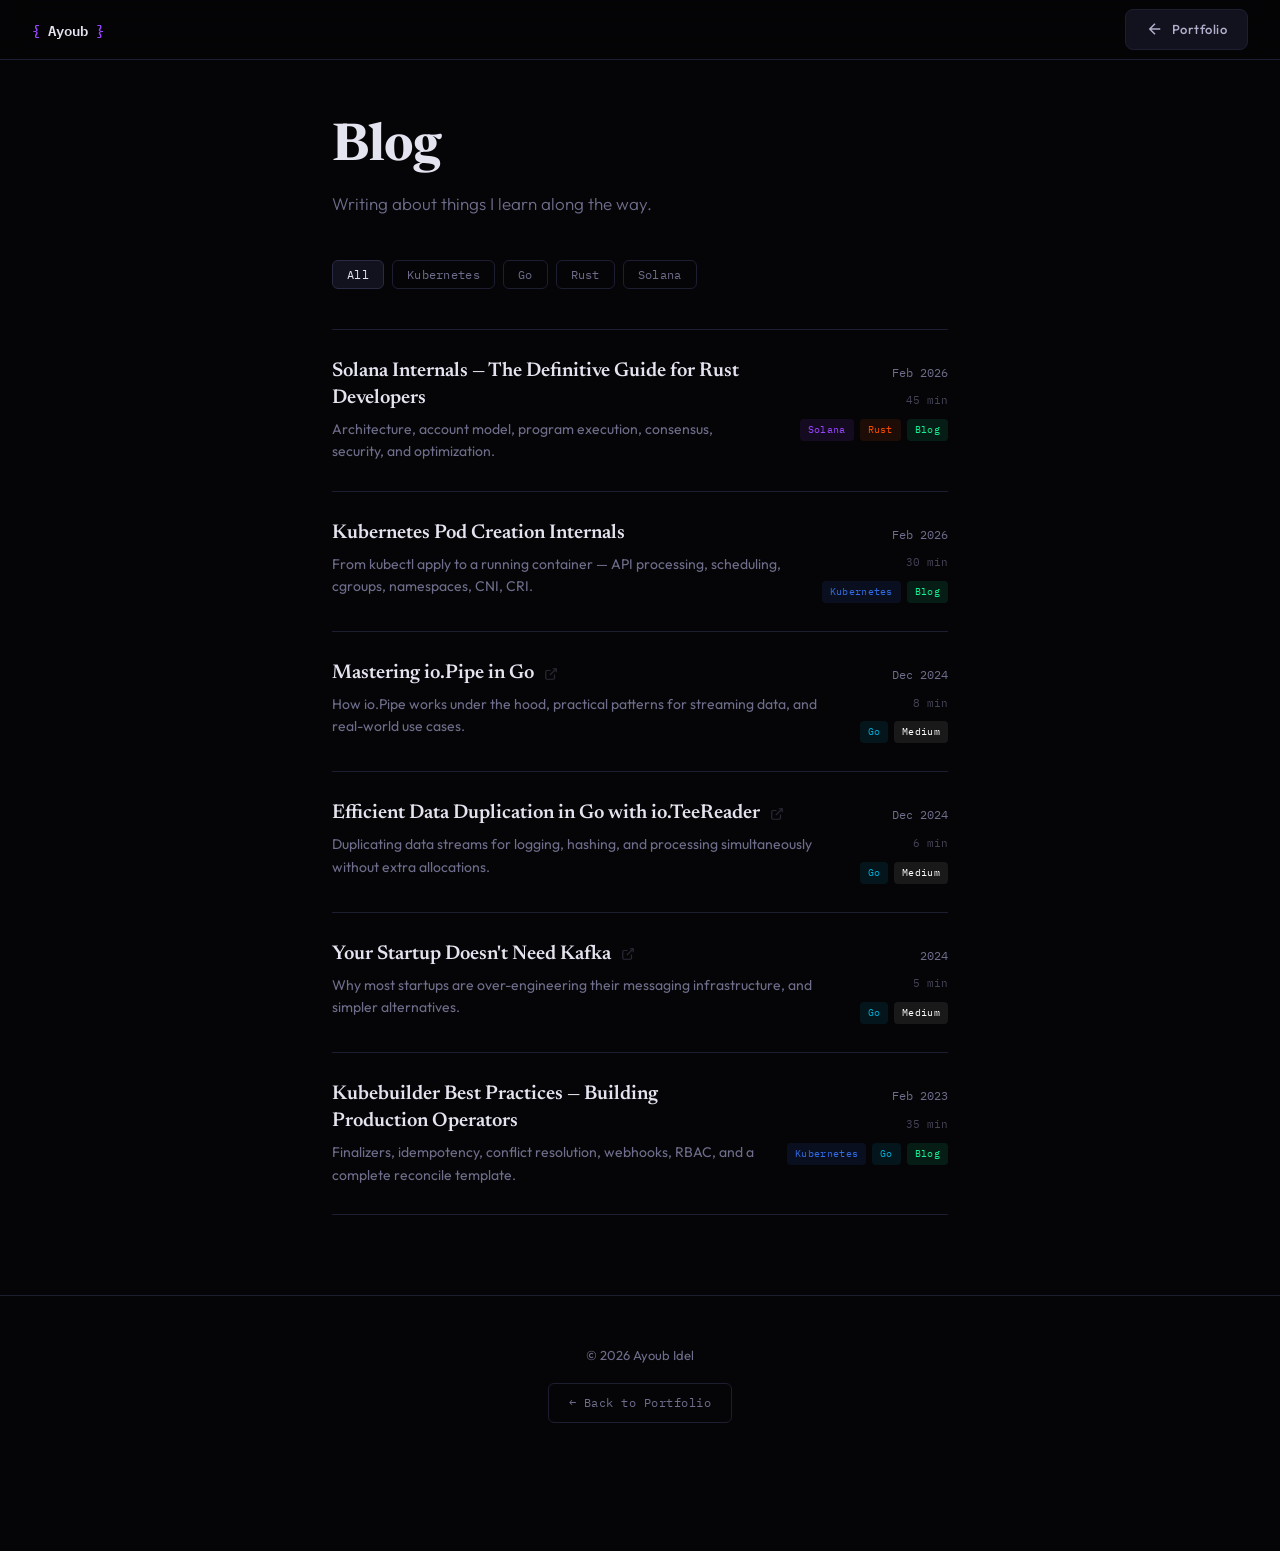
==== commit 0baa930c: "update the blog" ====
--- a/blog/index.html
+++ b/blog/index.html
@@ -3,8 +3,8 @@
 <head>
     <meta charset="UTF-8">
     <meta name="viewport" content="width=device-width, initial-scale=1.0">
-    <meta name="description" content="Technical articles on Solana, Golang, Rust, and software engineering by Ayoub Idel">
-    <title>Blog | Ayoub Idel — Technical Articles</title>
+    <meta name="description" content="Technical articles on Solana, Golang, Rust, Kubernetes and software engineering by Ayoub Idel">
+    <title>Blog | Ayoub Idel</title>
 
     <link rel="stylesheet" href="../css/blog.css">
     <link rel="preconnect" href="https://fonts.googleapis.com">
@@ -14,7 +14,7 @@
 </head>
 <body class="blog-page">
 
-<!-- ═══════════ TOP NAV ═══════════ -->
+<!-- TOP NAV -->
 <nav class="top-nav">
     <a href="../blog/" class="nav-logo">
         <span class="bracket">{</span> Ayoub <span class="bracket">}</span>
@@ -27,155 +27,175 @@
     </div>
 </nav>
 
-<!-- ═══════════ HERO ═══════════ -->
-<section class="blog-hub-hero">
-    <div class="hero-grid"></div>
-    <div class="hero-content">
-        <div class="blog-hero-tag">Technical Articles</div>
-        <h1><span class="grad">Blog</span></h1>
-        <p class="hero-sub">Whenever I discover something interesting worth explaining, I write about it.</p>
-    </div>
-</section>
-
-<!-- ═══════════ CATEGORY FILTER ═══════════ -->
+<!-- HEADER -->
+<header class="blog-header">
+    <h1>Blog</h1>
+    <p>Writing about things I learn along the way.</p>
+</header>
+
+<!-- FILTERS -->
 <div class="blog-filters">
     <button class="blog-filter-btn active" data-filter="all">All</button>
+    <button class="blog-filter-btn" data-filter="kubernetes">Kubernetes</button>
+    <button class="blog-filter-btn" data-filter="golang">Go</button>
+    <button class="blog-filter-btn" data-filter="rust">Rust</button>
     <button class="blog-filter-btn" data-filter="solana">Solana</button>
-    <button class="blog-filter-btn" data-filter="rust">Rust</button>
-    <button class="blog-filter-btn" data-filter="golang">Golang</button>
-    <button class="blog-filter-btn" data-filter="kubernetes">Kubernetes</button>
 </div>
 
-<!-- ═══════════ ARTICLE GRID ═══════════ -->
-<div class="blog-container">
-    <div class="blog-grid">
-
-        <!-- Solana Internals -->
-        <a href="solana-internals.html" class="blog-listing-card blog-fade-in" data-categories="solana rust">
-            <div class="card-meta">
-                <span class="card-date">Feb 2026 &middot; 45 min read</span>
-                <span class="card-type article">Article</span>
-            </div>
-            <div class="card-title">Solana Internals — The Definitive Guide for Rust Developers</div>
-            <p class="card-excerpt">A comprehensive deep dive into Solana's architecture, account model, program execution, consensus, security, and optimization.</p>
-            <div class="card-tags">
-                <span>Solana</span>
-                <span>Rust</span>
-                <span>Blockchain</span>
-            </div>
-        </a>
-
-        <!-- Kubernetes Pod Creation Internals -->
-        <a href="kubernetes-pod-creation.html" class="blog-listing-card blog-fade-in" data-categories="kubernetes">
-            <div class="card-meta">
-                <span class="card-date">Feb 2026 &middot; 30 min read</span>
-                <span class="card-type article">Article</span>
-            </div>
-            <div class="card-title">Kubernetes Pod Creation Internals — The Complete Sequence</div>
-            <p class="card-excerpt">The ultra-detailed under-the-hood process from kubectl apply to a running container — covering API processing, scheduling, cgroups, namespaces, CNI, CRI, and health probes.</p>
-            <div class="card-tags">
-                <span>Kubernetes</span>
-                <span>DevOps</span>
-                <span>Containers</span>
-            </div>
-        </a>
-
-        <!-- Kubebuilder Best Practices -->
-        <a href="kubebuilder-best-practices.html" class="blog-listing-card blog-fade-in" data-categories="kubernetes golang">
-            <div class="card-meta">
-                <span class="card-date">Feb 2023 &middot; 35 min read</span>
-                <span class="card-type article">Article</span>
-            </div>
-            <div class="card-title">Kubebuilder Best Practices — Building Production Operators</div>
-            <p class="card-excerpt">A deep dive into Kubebuilder patterns — finalizers, idempotency, conflict resolution, webhooks, RBAC markers, and a complete reconcile template for shipping operators to production.</p>
-            <div class="card-tags">
-                <span>Kubernetes</span>
-                <span>Golang</span>
-                <span>Operators</span>
-            </div>
-        </a>
-
-        <!-- Mastering io.Pipe in Go -->
-        <a href="https://medium.com/@pskshksh/mastering-io-pipe-in-go-ca8686150b5e" target="_blank" rel="noopener" class="blog-listing-card blog-fade-in" data-categories="golang">
-            <div class="card-meta">
-                <span class="card-date">Dec 2024 &middot; 8 min read</span>
-                <span class="card-type medium">Medium <svg class="card-external-icon" viewBox="0 0 24 24" fill="none" stroke="currentColor" stroke-width="2"><path d="M18 13v6a2 2 0 0 1-2 2H5a2 2 0 0 1-2-2V8a2 2 0 0 1 2-2h6"></path><polyline points="15 3 21 3 21 9"></polyline><line x1="10" y1="14" x2="21" y2="3"></line></svg></span>
-            </div>
-            <div class="card-title">Mastering io.Pipe in Go: Streaming Data Between Readers and Writers</div>
-            <p class="card-excerpt">A deep dive into Go's io.Pipe — how it works under the hood, practical patterns for streaming data, and real-world use cases for efficient I/O pipelines.</p>
-            <div class="card-tags">
-                <span>Golang</span>
-                <span>I/O</span>
-                <span>Streaming</span>
-            </div>
-        </a>
-
-        <!-- Efficient Data Duplication in Go -->
-        <a href="https://medium.com/@pskshksh/efficient-data-duplication-in-go-simultaneous-reading-and-multiple-writing-d7afe0e7727a" target="_blank" rel="noopener" class="blog-listing-card blog-fade-in" data-categories="golang">
-            <div class="card-meta">
-                <span class="card-date">Dec 2024 &middot; 6 min read</span>
-                <span class="card-type medium">Medium <svg class="card-external-icon" viewBox="0 0 24 24" fill="none" stroke="currentColor" stroke-width="2"><path d="M18 13v6a2 2 0 0 1-2 2H5a2 2 0 0 1-2-2V8a2 2 0 0 1 2-2h6"></path><polyline points="15 3 21 3 21 9"></polyline><line x1="10" y1="14" x2="21" y2="3"></line></svg></span>
-            </div>
-            <div class="card-title">Efficient Data Duplication in Go: A Deep Dive into io.TeeReader</div>
-            <p class="card-excerpt">Understanding Go's io.TeeReader for duplicating data streams — patterns for logging, hashing, and processing data simultaneously without extra allocations.</p>
-            <div class="card-tags">
-                <span>Golang</span>
-                <span>I/O</span>
-                <span>Performance</span>
-            </div>
-        </a>
-
-        <!-- Your Startup Doesn't Need Kafka -->
-        <a href="https://medium.com/@pskshksh/your-startup-doesnt-need-kafka-here-s-what-it-actually-needs-2b74fbe864c5" target="_blank" rel="noopener" class="blog-listing-card blog-fade-in" data-categories="golang">
-            <div class="card-meta">
-                <span class="card-date">2024 &middot; 5 min read</span>
-                <span class="card-type medium">Medium <svg class="card-external-icon" viewBox="0 0 24 24" fill="none" stroke="currentColor" stroke-width="2"><path d="M18 13v6a2 2 0 0 1-2 2H5a2 2 0 0 1-2-2V8a2 2 0 0 1 2-2h6"></path><polyline points="15 3 21 3 21 9"></polyline><line x1="10" y1="14" x2="21" y2="3"></line></svg></span>
-            </div>
-            <div class="card-title">Your Startup Doesn't Need Kafka — Here's What It Actually Needs</div>
-            <p class="card-excerpt">Why most startups are over-engineering their messaging infrastructure, and simpler alternatives that actually fit your scale.</p>
-            <div class="card-tags">
-                <span>Golang</span>
-                <span>Architecture</span>
-                <span>Kafka</span>
-            </div>
-        </a>
-
-    </div>
-</div>
-
-<!-- ═══════════ FOOTER ═══════════ -->
+<!-- POST LIST -->
+<main class="blog-list-container">
+    <ul class="blog-list">
+
+        <!-- Feb 2026 -->
+        <li class="blog-list-item blog-fade-in" data-categories="solana rust">
+            <a href="solana-internals.html" class="blog-list-link">
+                <div class="blog-list-main">
+                    <h2>Solana Internals — The Definitive Guide for Rust Developers</h2>
+                    <p>Architecture, account model, program execution, consensus, security, and optimization.</p>
+                </div>
+                <div class="blog-list-meta">
+                    <span class="blog-list-date">Feb 2026</span>
+                    <span class="blog-list-read">45 min</span>
+                    <div class="blog-list-tags">
+                        <span class="tag-solana">Solana</span>
+                        <span class="tag-rust">Rust</span>
+                        <span class="tag-blog">Blog</span>
+                    </div>
+                </div>
+            </a>
+        </li>
+
+        <!-- Feb 2026 -->
+        <li class="blog-list-item blog-fade-in" data-categories="kubernetes">
+            <a href="kubernetes-pod-creation.html" class="blog-list-link">
+                <div class="blog-list-main">
+                    <h2>Kubernetes Pod Creation Internals</h2>
+                    <p>From kubectl apply to a running container &mdash; API processing, scheduling, cgroups, namespaces, CNI, CRI.</p>
+                </div>
+                <div class="blog-list-meta">
+                    <span class="blog-list-date">Feb 2026</span>
+                    <span class="blog-list-read">30 min</span>
+                    <div class="blog-list-tags">
+                        <span class="tag-k8s">Kubernetes</span>
+                        <span class="tag-blog">Blog</span>
+                    </div>
+                </div>
+            </a>
+        </li>
+
+        <!-- Dec 2024 -->
+        <li class="blog-list-item blog-fade-in" data-categories="golang">
+            <a href="https://medium.com/@pskshksh/mastering-io-pipe-in-go-ca8686150b5e" target="_blank" rel="noopener" class="blog-list-link">
+                <div class="blog-list-main">
+                    <h2>Mastering io.Pipe in Go
+                        <svg class="external-icon" viewBox="0 0 24 24" fill="none" stroke="currentColor" stroke-width="2"><path d="M18 13v6a2 2 0 0 1-2 2H5a2 2 0 0 1-2-2V8a2 2 0 0 1 2-2h6"></path><polyline points="15 3 21 3 21 9"></polyline><line x1="10" y1="14" x2="21" y2="3"></line></svg>
+                    </h2>
+                    <p>How io.Pipe works under the hood, practical patterns for streaming data, and real-world use cases.</p>
+                </div>
+                <div class="blog-list-meta">
+                    <span class="blog-list-date">Dec 2024</span>
+                    <span class="blog-list-read">8 min</span>
+                    <div class="blog-list-tags">
+                        <span class="tag-go">Go</span>
+                        <span class="tag-medium">Medium</span>
+                    </div>
+                </div>
+            </a>
+        </li>
+
+        <!-- Dec 2024 -->
+        <li class="blog-list-item blog-fade-in" data-categories="golang">
+            <a href="https://medium.com/@pskshksh/efficient-data-duplication-in-go-simultaneous-reading-and-multiple-writing-d7afe0e7727a" target="_blank" rel="noopener" class="blog-list-link">
+                <div class="blog-list-main">
+                    <h2>Efficient Data Duplication in Go with io.TeeReader
+                        <svg class="external-icon" viewBox="0 0 24 24" fill="none" stroke="currentColor" stroke-width="2"><path d="M18 13v6a2 2 0 0 1-2 2H5a2 2 0 0 1-2-2V8a2 2 0 0 1 2-2h6"></path><polyline points="15 3 21 3 21 9"></polyline><line x1="10" y1="14" x2="21" y2="3"></line></svg>
+                    </h2>
+                    <p>Duplicating data streams for logging, hashing, and processing simultaneously without extra allocations.</p>
+                </div>
+                <div class="blog-list-meta">
+                    <span class="blog-list-date">Dec 2024</span>
+                    <span class="blog-list-read">6 min</span>
+                    <div class="blog-list-tags">
+                        <span class="tag-go">Go</span>
+                        <span class="tag-medium">Medium</span>
+                    </div>
+                </div>
+            </a>
+        </li>
+
+        <!-- 2024 -->
+        <li class="blog-list-item blog-fade-in" data-categories="golang">
+            <a href="https://medium.com/@pskshksh/your-startup-doesnt-need-kafka-here-s-what-it-actually-needs-2b74fbe864c5" target="_blank" rel="noopener" class="blog-list-link">
+                <div class="blog-list-main">
+                    <h2>Your Startup Doesn't Need Kafka
+                        <svg class="external-icon" viewBox="0 0 24 24" fill="none" stroke="currentColor" stroke-width="2"><path d="M18 13v6a2 2 0 0 1-2 2H5a2 2 0 0 1-2-2V8a2 2 0 0 1 2-2h6"></path><polyline points="15 3 21 3 21 9"></polyline><line x1="10" y1="14" x2="21" y2="3"></line></svg>
+                    </h2>
+                    <p>Why most startups are over-engineering their messaging infrastructure, and simpler alternatives.</p>
+                </div>
+                <div class="blog-list-meta">
+                    <span class="blog-list-date">2024</span>
+                    <span class="blog-list-read">5 min</span>
+                    <div class="blog-list-tags">
+                        <span class="tag-go">Go</span>
+                        <span class="tag-medium">Medium</span>
+                    </div>
+                </div>
+            </a>
+        </li>
+
+        <!-- Feb 2023 -->
+        <li class="blog-list-item blog-fade-in" data-categories="kubernetes golang">
+            <a href="kubebuilder-best-practices.html" class="blog-list-link">
+                <div class="blog-list-main">
+                    <h2>Kubebuilder Best Practices — Building Production Operators</h2>
+                    <p>Finalizers, idempotency, conflict resolution, webhooks, RBAC, and a complete reconcile template.</p>
+                </div>
+                <div class="blog-list-meta">
+                    <span class="blog-list-date">Feb 2023</span>
+                    <span class="blog-list-read">35 min</span>
+                    <div class="blog-list-tags">
+                        <span class="tag-k8s">Kubernetes</span>
+                        <span class="tag-go">Go</span>
+                        <span class="tag-blog">Blog</span>
+                    </div>
+                </div>
+            </a>
+        </li>
+
+    </ul>
+</main>
+
+<!-- FOOTER -->
 <footer class="blog-footer-section">
-    <div class="blog-container">
-        <p>&copy; 2026 Ayoub Idel. All rights reserved.</p>
+    <div class="blog-list-container">
+        <p>&copy; 2026 Ayoub Idel</p>
         <a href="../index.html" class="footer-back">&larr; Back to Portfolio</a>
     </div>
 </footer>
 
-<!-- ═══════════ SCRIPTS ═══════════ -->
 <script>
     // Category filtering
     const filterBtns = document.querySelectorAll('.blog-filter-btn');
-    const cards = document.querySelectorAll('.blog-listing-card');
+    const items = document.querySelectorAll('.blog-list-item');
 
     filterBtns.forEach(btn => {
         btn.addEventListener('click', () => {
             filterBtns.forEach(b => b.classList.remove('active'));
             btn.classList.add('active');
-
             const filter = btn.dataset.filter;
 
-            cards.forEach(card => {
+            items.forEach(item => {
                 if (filter === 'all') {
-                    card.style.display = '';
+                    item.style.display = '';
                 } else {
-                    const categories = card.dataset.categories || '';
-                    card.style.display = categories.includes(filter) ? '' : 'none';
+                    const cats = item.dataset.categories || '';
+                    item.style.display = cats.includes(filter) ? '' : 'none';
                 }
             });
         });
     });
 
-    // Scroll-reveal with IntersectionObserver
+    // Scroll-reveal
     const fadeEls = document.querySelectorAll('.blog-fade-in');
     const observer = new IntersectionObserver((entries) => {
         entries.forEach(entry => {
@@ -187,7 +207,7 @@
     }, { threshold: 0.1 });
 
     fadeEls.forEach((el, i) => {
-        el.style.transitionDelay = `${i * 0.1}s`;
+        el.style.transitionDelay = `${i * 0.06}s`;
         observer.observe(el);
     });
 </script>
--- a/css/blog.css
+++ b/css/blog.css
@@ -1,6 +1,5 @@
 /* ═══════════════════════════════════════════════════════════
-   Blog Theme — Shared styles for blog pages
-   Solana-inspired dark palette (purple/green/cyan)
+   Blog Theme — Shared styles for all blog pages
    ═══════════════════════════════════════════════════════════ */
 
 /* ═══════════ CSS VARIABLES ═══════════ */
@@ -79,10 +78,6 @@
     color: var(--blog-green);
 }
 
-.top-nav a.active {
-    color: var(--blog-green);
-}
-
 .nav-logo {
     font-family: 'IBM Plex Mono', monospace;
     font-size: 16px;
@@ -105,43 +100,256 @@
     letter-spacing: 0.5px;
 }
 
-/* Back to Portfolio – styled like hero CTA */
 .back-to-portfolio {
     display: inline-flex !important;
     align-items: center;
     gap: 8px;
-    background: linear-gradient(135deg, #9945FF, #14F195);
-    color: #fff !important;
-    padding: 10px 24px;
-    border-radius: 999px;
-    font-size: 14px !important;
-    font-weight: 600;
+    background: var(--blog-surface);
+    border: 1px solid var(--blog-border);
+    color: var(--blog-text2) !important;
+    padding: 8px 20px;
+    border-radius: 8px;
+    font-size: 13px !important;
+    font-weight: 500;
     text-decoration: none;
-    transition: transform 0.3s ease, box-shadow 0.3s ease;
+    transition: all 0.2s ease;
     letter-spacing: 0.02em;
 }
 
 .back-to-portfolio:hover {
-    transform: translateY(-3px);
-    box-shadow: 0 12px 32px rgba(20, 241, 149, 0.4);
+    border-color: var(--blog-text3);
+    color: var(--blog-text) !important;
 }
 
 .back-to-portfolio svg {
-    transition: transform 0.3s ease;
+    transition: transform 0.2s ease;
 }
 
 .back-to-portfolio:hover svg {
-    transform: translateX(-4px);
-}
-
-/* ═══════════ BLOG CONTAINER ═══════════ */
+    transform: translateX(-3px);
+}
+
+/* ═══════════ BLOG CONTAINER (for individual posts) ═══════════ */
 .blog-container {
     max-width: 1080px;
     margin: 0 auto;
     padding: 0 32px;
 }
 
-/* ═══════════ BLOG HUB HERO ═══════════ */
+/* ═══════════ BLOG HEADER (list page) ═══════════ */
+.blog-header {
+    padding: 120px 0 40px;
+    max-width: 680px;
+    margin: 0 auto;
+    padding-left: 32px;
+    padding-right: 32px;
+}
+
+.blog-header h1 {
+    font-family: 'Newsreader', serif;
+    font-size: clamp(36px, 5vw, 52px);
+    font-weight: 700;
+    color: var(--blog-text);
+    letter-spacing: -1px;
+    line-height: 1.1;
+    margin-bottom: 12px;
+}
+
+.blog-header p {
+    font-size: 17px;
+    color: var(--blog-text3);
+    font-weight: 300;
+}
+
+/* ═══════════ CATEGORY FILTER ═══════════ */
+.blog-filters {
+    max-width: 680px;
+    margin: 0 auto;
+    display: flex;
+    gap: 8px;
+    flex-wrap: wrap;
+    padding: 0 32px 40px;
+}
+
+.blog-filter-btn {
+    font-family: 'IBM Plex Mono', monospace;
+    font-size: 12px;
+    letter-spacing: 0.3px;
+    padding: 6px 14px;
+    border-radius: 6px;
+    border: 1px solid var(--blog-border);
+    background: transparent;
+    color: var(--blog-text3);
+    cursor: pointer;
+    transition: all .2s;
+}
+
+.blog-filter-btn:hover {
+    border-color: var(--blog-border2);
+    color: var(--blog-text2);
+}
+
+.blog-filter-btn.active {
+    background: var(--blog-surface);
+    border-color: var(--blog-border2);
+    color: var(--blog-text);
+}
+
+/* ═══════════ BLOG LIST ═══════════ */
+.blog-list-container {
+    max-width: 680px;
+    margin: 0 auto;
+    padding: 0 32px 80px;
+}
+
+.blog-list {
+    list-style: none;
+}
+
+.blog-list-item {
+    border-top: 1px solid var(--blog-border);
+}
+
+.blog-list-item:last-child {
+    border-bottom: 1px solid var(--blog-border);
+}
+
+.blog-list-link {
+    display: flex;
+    justify-content: space-between;
+    align-items: flex-start;
+    gap: 32px;
+    padding: 28px 0;
+    text-decoration: none;
+    transition: all 0.15s ease;
+}
+
+.blog-list-link:hover {
+    padding-left: 12px;
+}
+
+/* Main content: title + description */
+.blog-list-main {
+    flex: 1;
+    min-width: 0;
+}
+
+.blog-list-main h2 {
+    font-family: 'Newsreader', serif;
+    font-size: 20px;
+    font-weight: 600;
+    color: var(--blog-text);
+    line-height: 1.35;
+    margin-bottom: 6px;
+    transition: color 0.15s ease;
+}
+
+.blog-list-link:hover .blog-list-main h2 {
+    color: var(--blog-green);
+}
+
+.blog-list-main p {
+    font-size: 14px;
+    color: var(--blog-text3);
+    line-height: 1.6;
+    display: -webkit-box;
+    -webkit-line-clamp: 2;
+    -webkit-box-orient: vertical;
+    overflow: hidden;
+}
+
+/* External link icon */
+.external-icon {
+    display: inline-block;
+    width: 14px;
+    height: 14px;
+    vertical-align: middle;
+    margin-left: 6px;
+    opacity: 0.35;
+    stroke: var(--blog-text3);
+    transition: opacity 0.15s;
+}
+
+.blog-list-link:hover .external-icon {
+    opacity: 0.7;
+}
+
+/* Meta: date, read time, tags */
+.blog-list-meta {
+    display: flex;
+    flex-direction: column;
+    align-items: flex-end;
+    gap: 8px;
+    flex-shrink: 0;
+    padding-top: 4px;
+}
+
+.blog-list-date {
+    font-family: 'IBM Plex Mono', monospace;
+    font-size: 12px;
+    color: var(--blog-text3);
+    white-space: nowrap;
+}
+
+.blog-list-read {
+    font-family: 'IBM Plex Mono', monospace;
+    font-size: 11px;
+    color: var(--blog-text3);
+    opacity: 0.6;
+    white-space: nowrap;
+}
+
+.blog-list-tags {
+    display: flex;
+    gap: 6px;
+    flex-wrap: wrap;
+    justify-content: flex-end;
+}
+
+.blog-list-tags span {
+    font-family: 'IBM Plex Mono', monospace;
+    font-size: 10px;
+    padding: 2px 8px;
+    border-radius: 4px;
+    background: var(--blog-surface);
+    color: var(--blog-text3);
+    letter-spacing: 0.3px;
+    white-space: nowrap;
+}
+
+/* Tag colors — official brand colors */
+.tag-k8s {
+    color: #326CE5 !important;
+    background: rgba(50, 108, 229, 0.1) !important;
+}
+
+.tag-go {
+    color: #00ADD8 !important;
+    background: rgba(0, 173, 216, 0.1) !important;
+}
+
+.tag-rust {
+    color: #F74C00 !important;
+    background: rgba(247, 76, 0, 0.1) !important;
+}
+
+.tag-solana {
+    color: #9945FF !important;
+    background: rgba(153, 69, 255, 0.1) !important;
+}
+
+/* Platform tags */
+.tag-medium {
+    color: #ffffff !important;
+    background: rgba(255, 255, 255, 0.08) !important;
+}
+
+.tag-blog {
+    color: #14F195 !important;
+    background: rgba(20, 241, 149, 0.1) !important;
+}
+
+/* ═══════════ BLOG HUB HERO (kept for backwards compat if needed) ═══════════ */
 .blog-hub-hero {
     padding: 140px 0 80px;
     text-align: center;
@@ -212,160 +420,23 @@
     line-height: 1.7;
 }
 
-/* ═══════════ CATEGORY FILTER ═══════════ */
-.blog-filters {
-    display: flex;
-    justify-content: center;
-    gap: 12px;
-    flex-wrap: wrap;
-    padding: 0 32px 48px;
-}
-
-.blog-filter-btn {
-    font-family: 'IBM Plex Mono', monospace;
-    font-size: 13px;
-    letter-spacing: 0.5px;
-    padding: 8px 20px;
-    border-radius: 100px;
-    border: 1px solid var(--blog-border);
-    background: transparent;
-    color: var(--blog-text3);
-    cursor: pointer;
-    transition: all .25s;
-}
-
-.blog-filter-btn:hover {
-    border-color: var(--blog-sol);
-    color: var(--blog-text);
-}
-
-.blog-filter-btn.active {
-    background: rgba(153,69,255,0.12);
-    border-color: var(--blog-sol);
-    color: var(--blog-sol);
-}
-
-/* ═══════════ ARTICLE GRID ═══════════ */
-.blog-grid {
-    display: grid;
-    grid-template-columns: repeat(auto-fill, minmax(320px, 1fr));
-    gap: 24px;
-    padding-bottom: 80px;
-}
-
-/* ═══════════ BLOG LISTING CARD ═══════════ */
-.blog-listing-card {
-    background: var(--blog-surface);
-    border: 1px solid var(--blog-border);
-    border-radius: 16px;
-    padding: 32px;
-    text-decoration: none;
-    display: block;
-    transition: all .3s cubic-bezier(.16,1,.3,1);
-    position: relative;
-    overflow: hidden;
-}
-
-.blog-listing-card:hover {
-    border-color: var(--blog-sol);
-    transform: translateY(-4px);
-    box-shadow: var(--blog-glow-sol);
-}
-
-.blog-listing-card .card-meta {
-    display: flex;
-    align-items: center;
-    justify-content: space-between;
-    margin-bottom: 16px;
-}
-
-.blog-listing-card .card-date {
-    font-family: 'IBM Plex Mono', monospace;
-    font-size: 12px;
-    color: var(--blog-text3);
-    letter-spacing: 0.5px;
-}
-
-.blog-listing-card .card-type {
-    font-family: 'IBM Plex Mono', monospace;
-    font-size: 10px;
-    letter-spacing: 1.5px;
-    text-transform: uppercase;
-    padding: 4px 10px;
-    border-radius: 100px;
-    border: 1px solid var(--blog-border);
-}
-
-.blog-listing-card .card-type.article {
-    color: var(--blog-green);
-    border-color: rgba(20,241,149,0.2);
-    background: rgba(20,241,149,0.06);
-}
-
-.blog-listing-card .card-type.medium {
-    color: var(--blog-cyan);
-    border-color: rgba(0,212,255,0.2);
-    background: rgba(0,212,255,0.06);
-}
-
-.blog-listing-card .card-title {
-    font-family: 'Newsreader', serif;
-    font-size: 22px;
-    font-weight: 600;
-    color: var(--blog-text);
-    line-height: 1.3;
-    margin-bottom: 12px;
-}
-
-.blog-listing-card .card-excerpt {
-    font-size: 14.5px;
-    color: var(--blog-text3);
-    line-height: 1.65;
-    margin-bottom: 20px;
-}
-
-.blog-listing-card .card-tags {
-    display: flex;
-    flex-wrap: wrap;
-    gap: 8px;
-}
-
-.blog-listing-card .card-tags span {
-    font-family: 'IBM Plex Mono', monospace;
-    font-size: 11px;
-    padding: 4px 12px;
-    border-radius: 100px;
-    background: var(--blog-surface2);
-    color: var(--blog-text3);
-    letter-spacing: 0.3px;
-}
-
-.blog-listing-card .card-external-icon {
-    display: inline-block;
-    width: 14px;
-    height: 14px;
-    margin-left: 6px;
-    vertical-align: middle;
-    opacity: 0.5;
-}
-
 /* ═══════════ FOOTER ═══════════ */
 .blog-footer-section {
     border-top: 1px solid var(--blog-border);
-    padding: 48px 0;
+    padding: 48px 32px;
     text-align: center;
     color: var(--blog-text3);
     font-size: 13px;
 }
 
 .blog-footer-section a {
-    color: var(--blog-sol);
+    color: var(--blog-text3);
     text-decoration: none;
     transition: color .2s;
 }
 
 .blog-footer-section a:hover {
-    color: var(--blog-green);
+    color: var(--blog-text);
 }
 
 .blog-footer-section .footer-back {
@@ -376,22 +447,22 @@
     letter-spacing: 0.5px;
     padding: 8px 20px;
     border: 1px solid var(--blog-border);
-    border-radius: 100px;
+    border-radius: 6px;
+    color: var(--blog-text3);
+    text-decoration: none;
+    transition: all .2s;
+}
+
+.blog-footer-section .footer-back:hover {
+    border-color: var(--blog-border2);
     color: var(--blog-text2);
-    text-decoration: none;
-    transition: all .25s;
-}
-
-.blog-footer-section .footer-back:hover {
-    border-color: var(--blog-sol);
-    color: var(--blog-text);
 }
 
 /* ═══════════ FADE-IN ANIMATION ═══════════ */
 .blog-fade-in {
     opacity: 0;
-    transform: translateY(24px);
-    transition: all .6s cubic-bezier(.16,1,.3,1);
+    transform: translateY(16px);
+    transition: all .5s cubic-bezier(.16,1,.3,1);
 }
 
 .blog-fade-in.visible {
@@ -401,32 +472,38 @@
 
 /* ═══════════ RESPONSIVE ═══════════ */
 @media (max-width: 600px) {
-    .blog-container {
-        padding: 0 18px;
+    .blog-container,
+    .blog-list-container {
+        padding-left: 18px;
+        padding-right: 18px;
     }
 
     .top-nav {
         padding: 0 18px;
     }
 
-    .nav-links {
-        gap: 16px;
-    }
-
-    .blog-hub-hero {
-        padding: 120px 0 60px;
-    }
-
-    .blog-grid {
-        grid-template-columns: 1fr;
-    }
-
-    .blog-listing-card {
-        padding: 24px;
+    .blog-header {
+        padding: 100px 18px 32px;
     }
 
     .blog-filters {
         padding: 0 18px 32px;
+    }
+
+    .blog-list-link {
+        flex-direction: column;
+        gap: 12px;
+    }
+
+    .blog-list-meta {
+        flex-direction: row;
+        align-items: center;
+        flex-wrap: wrap;
+        gap: 8px;
+    }
+
+    .blog-list-tags {
+        justify-content: flex-start;
     }
 }
 
